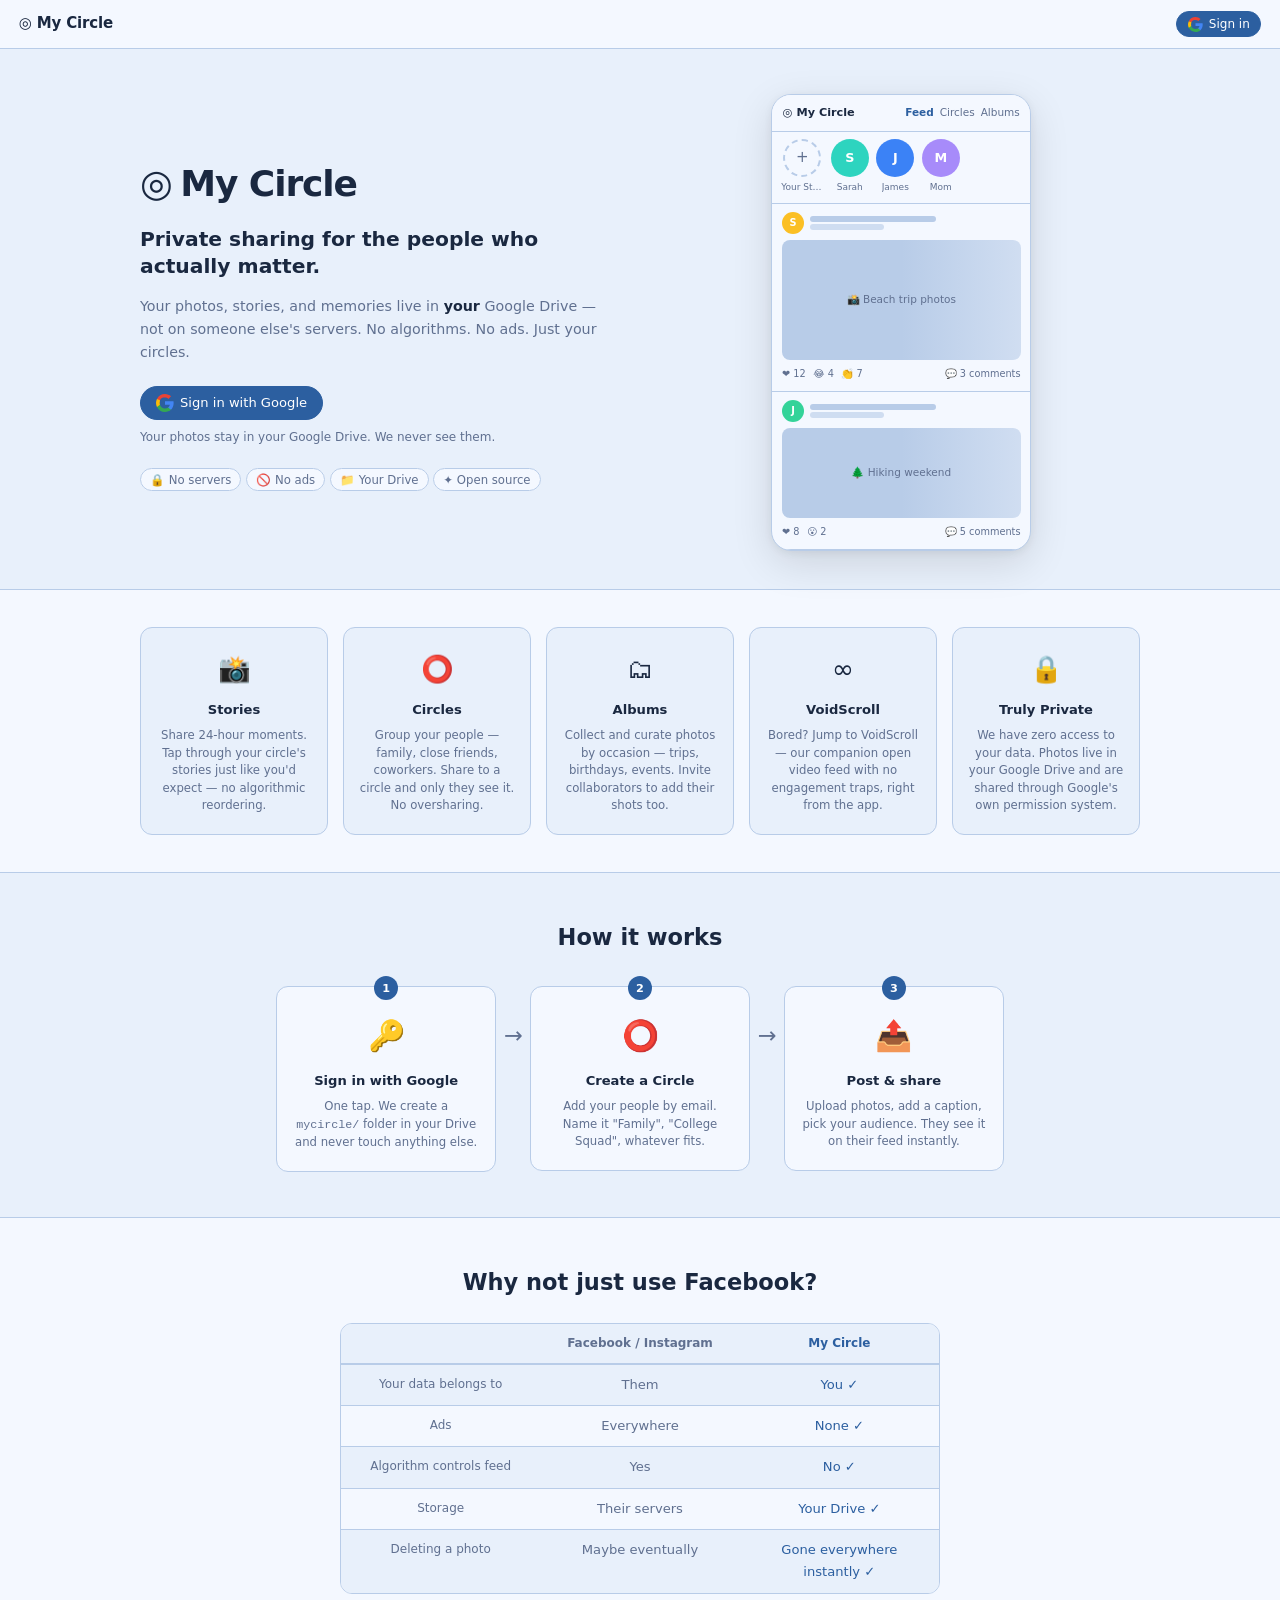
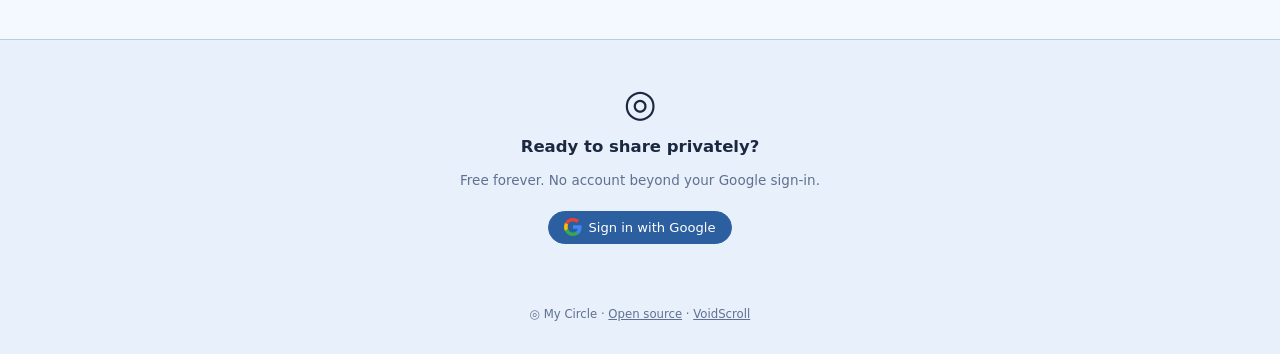
==== index.html @ 1691bad2 "Comprehensive security hardening pass - Add _sanitizeMediaUrl() to block javascript:/data: protocol " ====
<!DOCTYPE html>
<html lang="en" data-theme="soft" data-color="slate">
<head>
  <meta charset="UTF-8" />
  <meta name="viewport" content="width=device-width, initial-scale=1.0, viewport-fit=cover" />
  <title>My Circle</title>
  <meta name="description" content="Private photo &amp; file sharing. Everything lives in your Google Drive — no servers, no ads, no middleman." />
  <meta property="og:type"        content="website" />
  <meta property="og:title"       content="My Circle" />
  <meta property="og:description" content="Private photo &amp; file sharing. Everything lives in your Google Drive — no servers, no ads, no middleman." />
  <meta name="twitter:card"       content="summary" />
  <meta name="twitter:title"      content="My Circle" />
  <meta name="twitter:description" content="Private photo &amp; file sharing. Everything lives in your Google Drive." />
  <!-- PWA / iOS home screen -->
  <meta name="mobile-web-app-capable" content="yes" />
  <meta name="apple-mobile-web-app-capable" content="yes" />
  <meta name="apple-mobile-web-app-status-bar-style" content="black-translucent" />
  <meta name="apple-mobile-web-app-title" content="My Circle" />
  <link rel="apple-touch-icon" href="data:image/svg+xml,<svg xmlns='http://www.w3.org/2000/svg' viewBox='0 0 100 100'><rect width='100' height='100' rx='20' fill='%23e2eef5'/><text y='.9em' font-size='75' x='12'>◎</text></svg>" />
  <link rel="icon" href="data:image/svg+xml,<svg xmlns='http://www.w3.org/2000/svg' viewBox='0 0 100 100'><text y='.9em' font-size='90'>◎</text></svg>" />
  <link rel="manifest" href="manifest.json" />
  <meta name="theme-color" content="#e2eef5" />
  <meta http-equiv="Content-Security-Policy"
    content="default-src 'self';
             script-src 'self' https://apis.google.com https://accounts.google.com;
             style-src  'self' https://fonts.googleapis.com 'unsafe-inline';
             font-src   'self' https://fonts.gstatic.com;
             img-src    'self' data: blob: https://*.googleusercontent.com https://drive.google.com;
             media-src  'self' data: blob: https://drive.google.com https://*.archive.org https://archive.org;
             connect-src 'self' https://www.googleapis.com https://accounts.google.com https://raw.githubusercontent.com;
             frame-src  https://accounts.google.com https://voidscroll.org;">
  <link rel="preconnect" href="https://fonts.googleapis.com" />
  <link rel="preconnect" href="https://fonts.gstatic.com" crossorigin />
  <link href="https://fonts.googleapis.com/css2?family=Inter:wght@400;500;600&family=JetBrains+Mono:wght@400;600&family=Playfair+Display:wght@700&display=swap" rel="stylesheet" />
  <link rel="stylesheet" href="css/styles.css" />
  <meta name="referrer" content="strict-origin-when-cross-origin" />
  <meta http-equiv="Permissions-Policy" content="camera=(), microphone=(), geolocation=()" />
  <script>
    // Apply cached theme immediately to prevent flash of wrong theme
    try{var _v=['minimal','brutalist','soft','editorial'],_c=['paper','midnight','forest','coral','slate'];
    var t=localStorage.getItem('mc_theme'),c=localStorage.getItem('mc_color');
    if(t&&_v.indexOf(t)!==-1)document.documentElement.setAttribute('data-theme',t);
    if(c&&_c.indexOf(c)!==-1)document.documentElement.setAttribute('data-color',c);}catch(e){}
  </script>
</head>
<body>

  <!-- AUTH / LANDING SCREEN -->
  <div id="auth-screen" class="screen active">

    <!-- Sticky mini nav -->
    <header class="auth-nav">
      <span class="auth-nav-brand">◎ My Circle</span>
      <div class="auth-nav-actions">
        <button id="sign-in-btn" class="btn btn-primary btn-sm auth-signin-btn">
          <svg width="15" height="15" viewBox="0 0 18 18" fill="none" style="flex-shrink:0">
            <path d="M17.64 9.2c0-.637-.057-1.251-.164-1.84H9v3.481h4.844c-.209 1.125-.843 2.078-1.796 2.717v2.258h2.908C16.658 14.013 17.64 11.706 17.64 9.2z" fill="#4285F4"/>
            <path d="M9 18c2.43 0 4.467-.806 5.956-2.18l-2.908-2.259c-.806.54-1.837.86-3.048.86-2.344 0-4.328-1.584-5.036-3.711H.957v2.332A8.997 8.997 0 0 0 9 18z" fill="#34A853"/>
            <path d="M3.964 10.71A5.41 5.41 0 0 1 3.682 9c0-.593.102-1.17.282-1.71V4.958H.957A8.996 8.996 0 0 0 0 9c0 1.452.348 2.827.957 4.042l3.007-2.332z" fill="#FBBC05"/>
            <path d="M9 3.58c1.321 0 2.508.454 3.44 1.345l2.582-2.58C13.463.891 11.426 0 9 0A8.997 8.997 0 0 0 .957 4.958L3.964 6.29C4.672 4.163 6.656 3.58 9 3.58z" fill="#EA4335"/>
          </svg>
          Sign in
        </button>
        <button id="demo-btn" class="btn btn-ghost btn-sm" hidden>Try Demo</button>
      </div>
    </header>

    <!-- Hero -->
    <section class="auth-hero">
      <div class="auth-hero-inner">

        <!-- Left: text + CTA -->
        <div class="auth-hero-text">
          <div class="auth-hero-brand">
            <span class="auth-hero-mark">◎</span>
            <h1 class="auth-hero-name">My Circle</h1>
          </div>
          <p class="auth-hero-tagline">Private sharing for the people who actually matter.</p>
          <p class="auth-hero-sub">Your photos, stories, and memories live in <strong>your</strong> Google Drive — not on someone else's servers. No algorithms. No ads. Just your circles.</p>
          <div class="auth-hero-cta">
            <button class="btn btn-primary btn-lg auth-hero-signin">
              <svg width="18" height="18" viewBox="0 0 18 18" fill="none" style="flex-shrink:0">
                <path d="M17.64 9.2c0-.637-.057-1.251-.164-1.84H9v3.481h4.844c-.209 1.125-.843 2.078-1.796 2.717v2.258h2.908C16.658 14.013 17.64 11.706 17.64 9.2z" fill="#4285F4"/>
                <path d="M9 18c2.43 0 4.467-.806 5.956-2.18l-2.908-2.259c-.806.54-1.837.86-3.048.86-2.344 0-4.328-1.584-5.036-3.711H.957v2.332A8.997 8.997 0 0 0 9 18z" fill="#34A853"/>
                <path d="M3.964 10.71A5.41 5.41 0 0 1 3.682 9c0-.593.102-1.17.282-1.71V4.958H.957A8.996 8.996 0 0 0 0 9c0 1.452.348 2.827.957 4.042l3.007-2.332z" fill="#FBBC05"/>
                <path d="M9 3.58c1.321 0 2.508.454 3.44 1.345l2.582-2.58C13.463.891 11.426 0 9 0A8.997 8.997 0 0 0 .957 4.958L3.964 6.29C4.672 4.163 6.656 3.58 9 3.58z" fill="#EA4335"/>
              </svg>
              Sign in with Google
            </button>
            <p class="auth-hero-note" id="auth-note">Free. No account required beyond your Google sign-in.</p>
          </div>
          <div class="auth-trust-pills">
            <span class="trust-pill">🔒 No servers</span>
            <span class="trust-pill">🚫 No ads</span>
            <span class="trust-pill">📁 Your Drive</span>
            <span class="trust-pill">✦ Open source</span>
          </div>
        </div>

        <!-- Right: mock app preview -->
        <div class="auth-hero-preview" aria-hidden="true">
          <div class="mock-phone">
            <div class="mock-topbar">
              <span class="mock-brand">◎ My Circle</span>
              <span class="mock-nav-dots">
                <span>Feed</span><span>Circles</span><span>Albums</span>
              </span>
            </div>
            <!-- Mock stories row -->
            <div class="mock-stories">
              <div class="mock-story-item">
                <div class="mock-story-ring mock-story-ring--add">+</div>
                <span class="mock-story-label">Your Story</span>
              </div>
              <div class="mock-story-item">
                <div class="mock-story-ring" style="--sc:#2dd4bf">S</div>
                <span class="mock-story-label">Sarah</span>
              </div>
              <div class="mock-story-item">
                <div class="mock-story-ring" style="--sc:#3b82f6">J</div>
                <span class="mock-story-label">James</span>
              </div>
              <div class="mock-story-item">
                <div class="mock-story-ring" style="--sc:#a78bfa">M</div>
                <span class="mock-story-label">Mom</span>
              </div>
            </div>
            <!-- Mock post card 1 -->
            <div class="mock-post">
              <div class="mock-post-header">
                <div class="mock-avatar" style="background:#fbbf24">S</div>
                <div class="mock-post-meta">
                  <div class="mock-skel mock-skel--name"></div>
                  <div class="mock-skel mock-skel--time"></div>
                </div>
              </div>
              <div class="mock-post-img mock-shimmer">
                <span class="mock-post-img-label">📸 Beach trip photos</span>
              </div>
              <div class="mock-post-actions">
                <span class="mock-react">❤️ 12</span>
                <span class="mock-react">😂 4</span>
                <span class="mock-react">👏 7</span>
                <span class="mock-comment">💬 3 comments</span>
              </div>
            </div>
            <!-- Mock post card 2 -->
            <div class="mock-post">
              <div class="mock-post-header">
                <div class="mock-avatar" style="background:#34d399">J</div>
                <div class="mock-post-meta">
                  <div class="mock-skel mock-skel--name"></div>
                  <div class="mock-skel mock-skel--time"></div>
                </div>
              </div>
              <div class="mock-post-img mock-shimmer" style="height:90px">
                <span class="mock-post-img-label">🌲 Hiking weekend</span>
              </div>
              <div class="mock-post-actions">
                <span class="mock-react">❤️ 8</span>
                <span class="mock-react">😮 2</span>
                <span class="mock-comment">💬 5 comments</span>
              </div>
            </div>
          </div>
        </div>
      </div>
    </section>

    <!-- Feature tiles -->
    <section class="auth-features">
      <div class="auth-features-inner">
        <div class="auth-feature-tile">
          <span class="af-icon">📸</span>
          <h3 class="af-title">Stories</h3>
          <p class="af-desc">Share 24-hour moments. Tap through your circle's stories just like you'd expect — no algorithmic reordering.</p>
        </div>
        <div class="auth-feature-tile">
          <span class="af-icon">⭕</span>
          <h3 class="af-title">Circles</h3>
          <p class="af-desc">Group your people — family, close friends, coworkers. Share to a circle and only they see it. No oversharing.</p>
        </div>
        <div class="auth-feature-tile">
          <span class="af-icon">🗂</span>
          <h3 class="af-title">Albums</h3>
          <p class="af-desc">Collect and curate photos by occasion — trips, birthdays, events. Invite collaborators to add their shots too.</p>
        </div>
        <div class="auth-feature-tile">
          <span class="af-icon">∞</span>
          <h3 class="af-title">VoidScroll</h3>
          <p class="af-desc">Bored? Jump to VoidScroll — our companion open video feed with no engagement traps, right from the app.</p>
        </div>
        <div class="auth-feature-tile">
          <span class="af-icon">🔒</span>
          <h3 class="af-title">Truly Private</h3>
          <p class="af-desc">We have zero access to your data. Photos live in your Google Drive and are shared through Google's own permission system.</p>
        </div>
      </div>
    </section>

    <!-- How it works -->
    <section class="auth-how">
      <h2 class="auth-section-title">How it works</h2>
      <div class="auth-steps">
        <div class="auth-step">
          <div class="auth-step-num">1</div>
          <div class="auth-step-icon">🔑</div>
          <h3>Sign in with Google</h3>
          <p>One tap. We create a <code>mycircle/</code> folder in your Drive and never touch anything else.</p>
        </div>
        <div class="auth-step-arrow">→</div>
        <div class="auth-step">
          <div class="auth-step-num">2</div>
          <div class="auth-step-icon">⭕</div>
          <h3>Create a Circle</h3>
          <p>Add your people by email. Name it "Family", "College Squad", whatever fits.</p>
        </div>
        <div class="auth-step-arrow">→</div>
        <div class="auth-step">
          <div class="auth-step-num">3</div>
          <div class="auth-step-icon">📤</div>
          <h3>Post &amp; share</h3>
          <p>Upload photos, add a caption, pick your audience. They see it on their feed instantly.</p>
        </div>
      </div>
    </section>

    <!-- Why different -->
    <section class="auth-why">
      <h2 class="auth-section-title">Why not just use Facebook?</h2>
      <div class="auth-compare">
        <div class="auth-compare-table">
          <div class="act-head">
            <div></div>
            <div class="act-col-them">Facebook / Instagram</div>
            <div class="act-col-us">My Circle</div>
          </div>
          <div class="act-row">
            <div class="act-feature">Your data belongs to</div>
            <div class="act-them">Them</div>
            <div class="act-us">You ✓</div>
          </div>
          <div class="act-row">
            <div class="act-feature">Ads</div>
            <div class="act-them">Everywhere</div>
            <div class="act-us">None ✓</div>
          </div>
          <div class="act-row">
            <div class="act-feature">Algorithm controls feed</div>
            <div class="act-them">Yes</div>
            <div class="act-us">No ✓</div>
          </div>
          <div class="act-row">
            <div class="act-feature">Storage</div>
            <div class="act-them">Their servers</div>
            <div class="act-us">Your Drive ✓</div>
          </div>
          <div class="act-row">
            <div class="act-feature">Deleting a photo</div>
            <div class="act-them">Maybe eventually</div>
            <div class="act-us">Gone everywhere instantly ✓</div>
          </div>
        </div>
      </div>
    </section>

    <!-- Final CTA -->
    <section class="auth-final-cta">
      <div class="auth-hero-brand" style="justify-content:center">
        <span class="auth-hero-mark" style="font-size:2.5rem">◎</span>
      </div>
      <p style="font-size:1.1rem;font-weight:600;margin:.5rem 0">Ready to share privately?</p>
      <p style="color:var(--muted);font-size:.9rem;margin-bottom:1.25rem">Free forever. No account beyond your Google sign-in.</p>
      <button class="btn btn-primary btn-lg auth-final-signin">
        <svg width="18" height="18" viewBox="0 0 18 18" fill="none" style="flex-shrink:0">
          <path d="M17.64 9.2c0-.637-.057-1.251-.164-1.84H9v3.481h4.844c-.209 1.125-.843 2.078-1.796 2.717v2.258h2.908C16.658 14.013 17.64 11.706 17.64 9.2z" fill="#4285F4"/>
          <path d="M9 18c2.43 0 4.467-.806 5.956-2.18l-2.908-2.259c-.806.54-1.837.86-3.048.86-2.344 0-4.328-1.584-5.036-3.711H.957v2.332A8.997 8.997 0 0 0 9 18z" fill="#34A853"/>
          <path d="M3.964 10.71A5.41 5.41 0 0 1 3.682 9c0-.593.102-1.17.282-1.71V4.958H.957A8.996 8.996 0 0 0 0 9c0 1.452.348 2.827.957 4.042l3.007-2.332z" fill="#FBBC05"/>
          <path d="M9 3.58c1.321 0 2.508.454 3.44 1.345l2.582-2.58C13.463.891 11.426 0 9 0A8.997 8.997 0 0 0 .957 4.958L3.964 6.29C4.672 4.163 6.656 3.58 9 3.58z" fill="#EA4335"/>
        </svg>
        Sign in with Google
      </button>
    </section>

    <!-- Owner setup (collapsed) -->
    <div class="auth-setup-wrap">
      <details id="setup-section" class="auth-setup" hidden>
        <summary class="auth-setup-toggle">Site owner setup</summary>
        <div class="auth-setup-body">
          <p>Paste your <strong>OAuth 2.0 Client ID</strong> from <a href="https://console.cloud.google.com/" target="_blank" rel="noopener" class="link">Google Cloud Console</a>.</p>
          <ol class="setup-steps">
            <li>Create a project &amp; enable the <strong>Google Drive API</strong></li>
            <li><strong>APIs &amp; Services → Credentials → Create → OAuth 2.0 Client ID</strong> (Web application)</li>
            <li>Add this page's URL as an <strong>Authorised JavaScript origin</strong></li>
            <li>Copy the Client ID below</li>
          </ol>
          <div class="setup-input-row">
            <input id="client-id-input" class="input" type="text"
              placeholder="xxxx.apps.googleusercontent.com" autocomplete="off" spellcheck="false" />
            <button id="save-client-id-btn" class="btn btn-primary btn-sm">Save</button>
          </div>
          <p id="setup-status" class="auth-note" style="margin-top:.5rem"></p>
          <button id="clear-client-id-btn" class="btn btn-ghost btn-sm" style="margin-top:.25rem;display:none">
            Remove saved Client ID
          </button>
        </div>
      </details>
      <p class="auth-footer-note">◎ My Circle · <a href="https://github.com/phil08533/TimeLine" target="_blank" rel="noopener" class="link">Open source</a> · <a href="https://voidscroll.org" target="_blank" rel="noopener" class="link">VoidScroll</a></p>
    </div>

  </div>

  <!-- APP SHELL -->
  <div id="app-shell" class="screen">

    <div id="demo-banner" class="demo-banner" hidden>
      Demo mode — your data is stored locally in this browser, not in Google Drive.
      <a href="#" id="demo-sign-in-link" class="link">Sign in with Google</a> to sync for real.
    </div>

    <header class="topbar">
      <a href="#feed" class="topbar-brand">
        <span class="brand-mark-sm">◎</span>
        <span class="brand-name-sm">My Circle</span>
      </a>
      <nav class="topbar-nav" id="topbar-nav">
        <a href="#feed"        class="nav-link" data-page="feed">Feed</a>
        <a href="#circles"     class="nav-link" data-page="circles">Circles</a>
        <a href="#collections" class="nav-link" data-page="collections">Albums</a>
        <a href="#friends"     class="nav-link" data-page="friends">Friends</a>
      </nav>
      <div class="topbar-right">
        <button id="voidscroll-btn" class="voidscroll-link" title="VoidScroll" aria-label="Open VoidScroll">
          <span class="voidscroll-icon">∞</span>
        </button>
        <button id="notif-btn" class="notif-bell" title="Notifications" aria-label="Notifications">
          🔔
          <span id="notif-badge" class="notif-badge" hidden>0</span>
        </button>
        <a href="#profile" class="nav-avatar-link" data-page="profile">
          <span id="nav-avatar" class="nav-avatar">?</span>
        </a>
      </div>
      <!-- Notification panel (shown on bell click) -->
      <div id="notif-panel" class="notif-panel" hidden></div>
    </header>

    <!-- VoidScroll slide-down banner (animates in on ∞ press) -->
    <div id="voidscroll-banner" class="voidscroll-banner" hidden>
      <span class="voidscroll-banner-icon">∞</span>
      <span class="voidscroll-banner-text">Powered by VoidScroll</span>
    </div>

    <main id="main">

      <!-- FEED -->
      <section id="page-feed" class="page" data-page="feed">
        <div class="page-header">
          <h2>Feed</h2>
          <button class="btn btn-primary btn-sm" id="new-post-btn">+ Create Post</button>
        </div>
        <!-- Stories bar -->
        <div id="stories-bar" hidden></div>
        <div id="feed-filters" class="my-data-filters">
          <button class="filter-pill active" data-filter="all">All</button>
          <button class="filter-pill" data-filter="friends">From Friends</button>
          <button class="filter-pill" data-filter="mine">Your Posts</button>
        </div>
        <div id="feed-list"></div>
        <!-- Infinite scroll sentinel -->
        <div id="feed-sentinel" hidden></div>
        <div id="feed-empty" class="empty-state" hidden>
          <p>Your feed is empty. Create a post or add friends to see their shares here.</p>
        </div>
      </section>

      <!-- MY DATA -->
      <section id="page-my-data" class="page" data-page="my-data" hidden>
        <div class="page-header">
          <h2>My Data</h2>
          <button class="btn btn-primary btn-sm" id="my-data-upload-btn">+ Upload</button>
        </div>
        <div id="my-data-filters" class="my-data-filters">
          <button class="filter-pill active" data-filter="all">All</button>
          <button class="filter-pill" data-filter="images">Images</button>
          <button class="filter-pill" data-filter="videos">Videos</button>
          <button class="filter-pill" data-filter="documents">Documents</button>
          <button class="filter-pill filter-pill--locked" data-filter="hidden" title="PIN protected">👁 Hidden</button>
        </div>
        <div id="my-data-grid" class="media-grid"></div>
        <div id="my-data-empty" class="empty-state" hidden>
          <p>No files found in your Drive.</p>
        </div>
        <div style="text-align:center;margin-top:1rem">
          <button id="my-data-load-more" class="btn btn-ghost btn-sm" hidden>Load more</button>
        </div>
      </section>

      <!-- MY CIRCLES -->
      <section id="page-circles" class="page" data-page="circles" hidden>
        <div class="page-header">
          <h2>My Circles</h2>
          <button class="btn btn-primary btn-sm" id="create-circle-btn">+ New Circle</button>
        </div>
        <div class="circles-toolbar">
          <input type="search" id="circles-search" class="input circles-search-input" placeholder="Search circles…" autocomplete="off" />
          <div class="filter-pills" id="circles-filter">
            <button class="filter-pill active" data-filter="all">All</button>
            <button class="filter-pill" data-filter="owner">Owned</button>
            <button class="filter-pill" data-filter="member">Member</button>
          </div>
        </div>
        <div id="circles-grid" class="circles-grid"></div>
        <div id="circles-empty" class="empty-state" hidden>
          <div class="empty-icon">◎</div>
          <p>No circles yet.</p>
          <p class="muted-text">Create one and invite friends to share together.</p>
          <button class="btn btn-primary btn-sm" id="circles-empty-create-btn" style="margin-top:.75rem">+ New Circle</button>
        </div>
      </section>

      <!-- CIRCLE DETAIL -->
      <section id="page-circle-detail" class="page" data-page="circle-detail" hidden>
        <div class="circle-hero" id="circle-detail-hero">
          <div class="circle-hero-top">
            <button class="btn btn-ghost btn-sm" id="back-from-circle">← Circles</button>
            <div id="circle-detail-actions" class="page-header-actions"></div>
          </div>
          <div class="circle-hero-body">
            <div class="circle-hero-icon" id="circle-detail-icon">◎</div>
            <div class="circle-hero-info">
              <h2 id="circle-detail-name"></h2>
              <p id="circle-detail-desc" class="muted-text circle-detail-desc"></p>
              <div id="circle-hero-stats" class="circle-hero-stats"></div>
            </div>
          </div>
        </div>
        <div class="circle-tabs" id="circle-tabs">
          <button class="circle-tab active" data-tab="feed">Feed</button>
          <button class="circle-tab" data-tab="members">Members</button>
        </div>
        <div id="circle-tab-feed">
          <div id="circle-detail-feed" class="feed-list"></div>
          <div id="circle-detail-empty" class="empty-state" hidden>
            <p>Nothing posted here yet. Be the first to post!</p>
          </div>
        </div>
        <div id="circle-tab-members" hidden>
          <div id="circle-members-grid" class="circle-members-grid"></div>
        </div>
      </section>

      <!-- ALBUMS (formerly Collections) -->
      <section id="page-collections" class="page" data-page="collections" hidden>
        <div class="page-header">
          <h2>Albums</h2>
          <button class="btn btn-primary btn-sm" id="create-collection-btn">+ New Album</button>
        </div>
        <div class="circles-toolbar">
          <input type="search" id="albums-search" class="input circles-search-input" placeholder="Search albums…" autocomplete="off" />
          <div class="filter-pills" id="collections-filter">
            <button class="filter-pill active" data-filter="all">All</button>
            <button class="filter-pill" data-filter="mine">Mine</button>
            <button class="filter-pill" data-filter="collab">Collab</button>
            <button class="filter-pill" data-filter="shared">Shared with me</button>
          </div>
        </div>
        <div id="collections-grid" class="albums-grid"></div>
        <div id="collections-empty" class="empty-state" hidden>
          <div class="empty-icon">📸</div>
          <p>No albums yet.</p>
          <p class="muted-text">Create an album to curate and share photos, videos, and files with friends or circles.</p>
          <button class="btn btn-primary btn-sm" id="collections-empty-create-btn" style="margin-top:.75rem">+ New Album</button>
        </div>
      </section>

      <!-- COLLECTION DETAIL -->
      <section id="page-collection-detail" class="page" data-page="collection-detail" hidden>
        <div class="album-hero" id="collection-hero">
          <div class="album-hero-cover" id="collection-hero-cover"></div>
          <div class="album-hero-overlay"></div>
          <div class="album-hero-content">
            <button class="btn btn-ghost btn-sm album-back-btn" id="back-from-collection">← Albums</button>
            <div class="album-hero-info">
              <div id="collection-tag-row" class="album-tag-row"></div>
              <h2 id="collection-detail-name"></h2>
              <p id="collection-detail-desc" class="album-desc muted-text"></p>
              <div id="collection-detail-stats" class="album-stats"></div>
            </div>
            <div id="collection-detail-actions" class="album-actions"></div>
          </div>
        </div>
        <div id="collection-contributors-bar" class="contributors-bar" hidden></div>
        <div id="collection-detail-grid" class="media-grid collection-media-grid"></div>
      </section>

      <!-- FRIENDS -->
      <section id="page-friends" class="page" data-page="friends" hidden>
        <div class="page-header">
          <h2>Friends</h2>
        </div>
        <div class="section-block">
          <h3>Add a Friend</h3>
          <div style="display:flex;flex-direction:column;gap:.4rem;max-width:480px">
            <div class="input-row">
              <input id="add-friend-email" type="email" class="input" placeholder="Their email address" required autocomplete="email" aria-label="Friend's email address" />
            </div>
            <div style="display:flex;justify-content:flex-end">
              <button id="add-friend-btn" class="btn btn-primary btn-sm">Add Friend</button>
            </div>
          </div>
        </div>
        <div class="section-block" id="friend-suggestions-block" hidden>
          <h3>People You May Know</h3>
          <div id="friend-suggestions-list" class="people-list"></div>
        </div>
        <div class="section-block">
          <h3>Friends <span id="friends-count" class="badge">0</span></h3>
          <div id="friends-list" class="people-list"></div>
          <p id="friends-empty" class="muted-text" hidden>No friends added yet.</p>
        </div>
        <div class="section-block">
          <h3>Hidden Users <span class="muted-text small">(posts hidden from your feed)</span></h3>
          <div id="hidden-users-list" class="people-list"></div>
          <p id="hidden-users-empty" class="muted-text">No users hidden.</p>
        </div>
        <div class="section-block">
          <h3>Blocked</h3>
          <div id="blocked-list" class="people-list"></div>
          <p id="blocked-empty" class="muted-text">Nobody blocked.</p>
        </div>
      </section>

      <!-- USER PROFILE (other people) -->
      <section id="page-user-profile" class="page" data-page="user-profile" hidden>
        <div class="page-header">
          <button class="btn btn-ghost btn-sm" id="back-from-user-profile">← Back</button>
          <h2 id="user-profile-name">Profile</h2>
          <div id="user-profile-actions" class="page-header-actions"></div>
        </div>
        <div class="profile-card" id="user-profile-card">
          <div id="user-profile-avatar" class="avatar-xl">?</div>
          <div class="profile-info">
            <h3 id="user-profile-display-name">—</h3>
            <p id="user-profile-email" class="muted-text"></p>
            <p id="user-profile-bio"></p>
          </div>
        </div>
        <div id="user-profile-stats" class="profile-stats-row"></div>
        <div class="section-block" id="user-profile-posts-section">
          <h3>Posts</h3>
          <div id="user-profile-posts-grid" class="feed-list"></div>
          <p id="user-profile-posts-empty" class="muted-text" hidden>No posts shared with you yet.</p>
        </div>
      </section>

      <!-- PROFILE -->
      <section id="page-profile" class="page" data-page="profile" hidden>
        <div class="page-header">
          <h2>Profile</h2>
          <div class="page-header-actions">
            <button class="btn btn-ghost btn-sm" id="edit-profile-btn">Edit</button>
            <a href="#settings" class="btn btn-ghost btn-sm">⚙ Settings</a>
            <button id="sign-out-btn" class="btn btn-ghost btn-sm danger-btn">Sign out</button>
          </div>
        </div>
        <div class="profile-card" id="profile-view">
          <div id="profile-avatar" class="avatar-xl">?</div>
          <div class="profile-info">
            <h3 id="profile-display-name">—</h3>
            <p id="profile-handle" class="muted-text">@—</p>
            <p id="profile-bio"></p>
          </div>
        </div>
        <form id="profile-form" class="form-block" hidden>
          <div class="form-field">
            <label>Display name</label>
            <input name="displayName" class="input" type="text" />
          </div>
          <div class="form-field">
            <label>Handle <span class="muted-text">(no @)</span></label>
            <input name="handle" class="input" type="text" />
          </div>
          <div class="form-field">
            <label>Bio</label>
            <textarea name="bio" class="input" rows="3"></textarea>
          </div>
          <div class="form-actions">
            <button type="submit" class="btn btn-primary btn-sm">Save</button>
            <button type="button" class="btn btn-ghost btn-sm" id="cancel-profile-btn">Cancel</button>
          </div>
        </form>
        <div id="profile-posts-section" class="section-block">
          <h3>Your Posts</h3>
          <div id="profile-posts-grid" class="feed-list"></div>
          <p id="profile-posts-empty" class="muted-text" hidden>No posts yet. Create one from the feed!</p>
        </div>
      </section>

      <!-- SETTINGS -->
      <section id="page-settings" class="page" data-page="settings" hidden>
        <div class="page-header">
          <h2>Settings</h2>
        </div>

        <div class="section-block">
          <h3>Visual Theme</h3>
          <div class="theme-row" id="visual-theme-row">
            <button class="theme-pill" data-vtheme="minimal">Minimal</button>
            <button class="theme-pill" data-vtheme="brutalist">Brutalist</button>
            <button class="theme-pill active" data-vtheme="soft">Soft</button>
            <button class="theme-pill" data-vtheme="editorial">Editorial</button>
          </div>
        </div>

        <div class="section-block">
          <h3>Color</h3>
          <div class="color-row" id="color-theme-row">
            <button class="color-dot"        data-ctheme="paper"    title="Paper"    style="--dot-bg:#f8f8f5;--dot-border:#bbb"></button>
            <button class="color-dot"        data-ctheme="midnight" title="Midnight" style="--dot-bg:#0f0f0f;--dot-border:#333"></button>
            <button class="color-dot"        data-ctheme="forest"   title="Forest"   style="--dot-bg:#1a2e1a;--dot-border:#4a7c59"></button>
            <button class="color-dot"        data-ctheme="coral"    title="Coral"    style="--dot-bg:#fff5f2;--dot-border:#e74c3c"></button>
            <button class="color-dot active" data-ctheme="slate"    title="Slate"    style="--dot-bg:#e8f0fb;--dot-border:#4a90d9"></button>
          </div>
          <p id="color-theme-label" class="muted-text small">Paper</p>
        </div>

        <div class="section-block">
          <h3>Sharing Defaults</h3>
          <div class="setting-row">
            <label>Default sharing</label>
            <select id="default-sharing" class="select-sm">
              <option value="friends">Friends only</option>
              <option value="circles">Circles only</option>
              <option value="everyone">Anyone with link</option>
            </select>
          </div>
          <div class="setting-row">
            <label>Allow copying my files</label>
            <select id="allow-copying" class="select-sm">
              <option value="friends">Friends only</option>
              <option value="circles">Circle members</option>
              <option value="everyone">Anyone</option>
              <option value="nobody">Nobody</option>
            </select>
          </div>
        </div>

        <div class="section-block">
          <h3>Storage</h3>
          <div class="storage-wrap">
            <div class="storage-bar-track">
              <div id="storage-bar-fill" class="storage-bar-fill"></div>
            </div>
            <p id="storage-label" class="muted-text small">Loading…</p>
          </div>
          <div id="large-files-list"></div>
        </div>

        <div class="section-block">
          <h3>About</h3>
          <p class="muted-text">My Circle — MIT licensed. <a href="#about" class="link">Learn more →</a></p>
        </div>
      </section>

      <!-- VOIDSCROLL NATIVE PAGE (built by JS) -->
      <section id="page-voidscroll" class="page page-voidscroll" data-page="voidscroll" hidden></section>

      <section id="page-about" class="page" data-page="about" hidden>
        <div class="page-header">
          <a href="#settings" class="btn btn-ghost btn-sm">← Settings</a>
          <h2>About</h2>
        </div>
        <div class="prose">
          <h3>You own your data.</h3>
          <p>My Circle is a private photo &amp; file sharing app with no backend. Every photo, file, and circle you create lives exclusively in <em>your</em> Google Drive — not on our servers, not in our database, not accessible to us.</p>
          <p>When you share something with a circle, you're sharing a Drive folder directly with those people via Google's own permission system. When they view it, they're reading from your Drive. Delete it, and it's gone everywhere.</p>
          <h3>How it works</h3>
          <ul>
            <li>Circles and collections are folders in your Drive under <code>mycircle/</code></li>
            <li>Sharing = Google Drive's native share permissions — no middleman</li>
            <li>Comments use the Google Drive Comments API, stored on the file itself</li>
            <li>Likes are a <code>reactions.json</code> file inside each collection folder</li>
            <li>Your friend list lives in <code>mycircle/contacts/friends.json</code> — readable only by you</li>
          </ul>
          <h3>Privacy</h3>
          <p>We request the <code>drive</code> scope to read and write files in your Drive. We only touch files inside the <code>mycircle/</code> folder we create for you. OAuth tokens are stored in <code>sessionStorage</code> only — they are cleared when you close the tab. No telemetry, no analytics, no tracking of any kind. <a href="privacy.html" target="_blank" rel="noopener" class="link">Full Privacy Policy →</a></p>
          <h3>License</h3>
          <p>MIT License — free to use, modify, and self-host. <a href="https://github.com/phil08533/TimeLine" target="_blank" rel="noopener" class="link">View source on GitHub →</a></p>
        </div>
      </section>

    </main>
  </div>

  <!-- MODAL -->
  <div id="modal-overlay" class="modal-overlay" hidden>
    <div id="modal-box" class="modal-box" role="dialog" aria-modal="true">
      <button id="modal-close" class="modal-close-btn">✕</button>
      <div id="modal-content"></div>
    </div>
  </div>

  <!-- LIGHTBOX -->
  <div id="lightbox" class="lightbox" hidden>
    <div class="lightbox-backdrop" id="lightbox-backdrop"></div>
    <div class="lightbox-inner">
      <button class="lightbox-close" id="lightbox-close">✕</button>
      <button class="lightbox-nav-btn lightbox-nav-btn--prev" id="lightbox-prev" hidden aria-label="Previous">‹</button>
      <button class="lightbox-nav-btn lightbox-nav-btn--next" id="lightbox-next" hidden aria-label="Next">›</button>
      <div class="lightbox-counter" id="lightbox-counter" hidden></div>
      <img id="lightbox-img" src="" alt="" />
      <div class="lightbox-meta">
        <div id="lightbox-reactions" class="reactions-bar"></div>
        <div id="lightbox-comments" class="comments-area"></div>
        <form id="lightbox-comment-form" class="comment-form">
          <input id="lightbox-comment-input" class="input" placeholder="Add a comment…" />
          <button type="submit" class="btn btn-primary btn-sm">Post</button>
        </form>
      </div>
    </div>
  </div>

  <!-- TOAST -->
  <div id="toast-container" aria-live="polite" aria-atomic="false"></div>

  <!-- LOADING -->
  <div id="loading-overlay" hidden role="status" aria-label="Loading">
    <div class="spinner"></div>
  </div>

  <script src="config.example.js" defer></script>
  <script src="config.js" defer onerror="/* demo mode */"></script>
  <script src="https://apis.google.com/js/api.js" async defer></script>
  <script src="https://accounts.google.com/gsi/client" async defer></script>
  <script src="js/utils.js" defer></script>
  <script src="js/auth.js" defer></script>
  <script src="js/drive.js" defer></script>
  <script src="js/data.js" defer></script>
  <script src="js/theme.js" defer></script>
  <script src="js/ui.js" defer></script>
  <script>
    if ('serviceWorker' in navigator) {
      navigator.serviceWorker.register('sw.js').catch(() => {});
    }
  </script>
</body>
</html>
---- css/styles.css ----
/* ============================================================
   My Circle — styles.css
   Theme system: [data-theme] × [data-color] on <html>
   Visual themes: minimal | brutalist | soft | editorial
   Color themes:  paper | midnight | forest | coral | slate
   ============================================================ */

/* ── Reset ── */
*, *::before, *::after { box-sizing: border-box; margin: 0; padding: 0; }
img, video { max-width: 100%; display: block; }
button { cursor: pointer; font-family: inherit; }
a { color: inherit; text-decoration: none; }
[hidden] { display: none !important; }

/* ── Base color variables (paper default) ── */
:root {
  --bg:       #f8f8f5;
  --surface:  #ffffff;
  --border:   #d4d4cc;
  --text:     #1a1a18;
  --muted:    #767672;
  --accent:   #1a1a18;
  --accent-fg:#ffffff;
  --danger:   #c0392b;
  --radius:   6px;
  --shadow:   0 1px 4px rgba(0,0,0,.08);
}

[data-color="midnight"] {
  --bg:       #0f0f0f;
  --surface:  #1c1c1c;
  --border:   #333333;
  --text:     #e8e8e2;
  --muted:    #888882;
  --accent:   #e8e8e2;
  --accent-fg:#0f0f0f;
}

[data-color="forest"] {
  --bg:       #111e11;
  --surface:  #1a2e1a;
  --border:   #2e4a2e;
  --text:     #c8e6c8;
  --muted:    #7aaa7a;
  --accent:   #a8d5a2;
  --accent-fg:#111e11;
}

[data-color="coral"] {
  --bg:       #fff5f2;
  --surface:  #ffffff;
  --border:   #f5c6bc;
  --text:     #2d1010;
  --muted:    #a0706a;
  --accent:   #c0392b;
  --accent-fg:#ffffff;
}

[data-color="slate"] {
  --bg:       #e8f0fb;
  --surface:  #f4f8ff;
  --border:   #b8cce8;
  --text:     #1a2840;
  --muted:    #607090;
  --accent:   #2c5fa0;
  --accent-fg:#ffffff;
}

/* ── Visual: minimal (default) ── */
[data-theme="minimal"] {
  --font-body:    'Inter', system-ui, sans-serif;
  --font-display: 'Inter', system-ui, sans-serif;
  --font-mono:    'JetBrains Mono', monospace;
  --font-sz:      15px;
  --line-h:       1.6;
  --card-radius:  var(--radius);
  --topbar-h:     52px;
  --bw:           1px;
}

/* ── Visual: brutalist ── */
[data-theme="brutalist"] {
  --font-body:    'JetBrains Mono', monospace;
  --font-display: 'JetBrains Mono', monospace;
  --font-mono:    'JetBrains Mono', monospace;
  --font-sz:      14px;
  --line-h:       1.5;
  --card-radius:  0px;
  --topbar-h:     48px;
  --bw:           2px;
}
[data-theme="brutalist"] .card,
[data-theme="brutalist"] .input,
[data-theme="brutalist"] .btn,
[data-theme="brutalist"] .topbar { border-width: 2px; }
[data-theme="brutalist"] .btn,
[data-theme="brutalist"] .input { border-radius: 0; }
[data-theme="brutalist"] h2 { text-transform: uppercase; letter-spacing: .05em; }

/* ── Visual: soft ── */
[data-theme="soft"] {
  --font-body:    'Inter', system-ui, sans-serif;
  --font-display: 'Inter', system-ui, sans-serif;
  --font-mono:    'JetBrains Mono', monospace;
  --font-sz:      15px;
  --line-h:       1.7;
  --card-radius:  14px;
  --topbar-h:     56px;
  --bw:           1px;
  --shadow:       0 2px 14px rgba(0,0,0,.06);
}
[data-theme="soft"] .card { box-shadow: var(--shadow); border-color: transparent; }
[data-theme="soft"] .btn-primary { border-radius: 20px; }
[data-theme="soft"] .btn-ghost { border-radius: 20px; }

/* ── Visual: editorial ── */
[data-theme="editorial"] {
  --font-body:    'Inter', system-ui, sans-serif;
  --font-display: 'Playfair Display', Georgia, serif;
  --font-mono:    'JetBrains Mono', monospace;
  --font-sz:      15px;
  --line-h:       1.65;
  --card-radius:  2px;
  --topbar-h:     54px;
  --bw:           1px;
}
[data-theme="editorial"] h2,
[data-theme="editorial"] h3 { font-family: var(--font-display); }
[data-theme="editorial"] .brand-name-sm,
[data-theme="editorial"] .brand-name { font-family: var(--font-display); font-style: italic; }
[data-theme="editorial"] .topbar { border-bottom: 3px double var(--border); }

/* ── Base ── */
html {
  font-family: var(--font-body, 'Inter', sans-serif);
  font-size: var(--font-sz, 15px);
  line-height: var(--line-h, 1.6);
  color: var(--text);
  background: var(--bg);
  transition: background .25s, color .25s;
}
body { min-height: 100vh; }

/* ── Screens ── */
.screen { display: none; }
.screen.active { display: block; }

/* ── Auth landing page ── */
#auth-screen { background: var(--bg); }

/* Sticky nav */
.auth-nav {
  position: sticky; top: 0; z-index: 50;
  display: flex; align-items: center; justify-content: space-between;
  padding: .75rem 1.25rem;
  background: var(--surface);
  border-bottom: 1px solid var(--border);
}
.auth-nav-brand { font-weight: 700; font-size: 1rem; letter-spacing: -.01em; }
.auth-nav-actions { display: flex; gap: .5rem; align-items: center; }
.auth-signin-btn { display: flex; align-items: center; gap: .35rem; }

/* Hero */
.auth-hero { padding: 3rem 1.25rem 2.5rem; }
.auth-hero-inner {
  max-width: 1000px; margin: 0 auto;
  display: grid; grid-template-columns: 1fr 1fr; gap: 3rem; align-items: center;
}
.auth-hero-brand { display: flex; align-items: center; gap: .5rem; margin-bottom: .75rem; }
.auth-hero-mark { font-size: 2.5rem; line-height: 1; }
.auth-hero-name { font-size: 2.4rem; font-weight: 800; letter-spacing: -.03em; }
.auth-hero-tagline {
  font-size: 1.35rem; font-weight: 600; line-height: 1.35;
  margin-bottom: 1rem; color: var(--text);
}
.auth-hero-sub { color: var(--muted); font-size: .95rem; line-height: 1.6; margin-bottom: 1.5rem; }
.auth-hero-sub strong { color: var(--text); }
.auth-hero-cta { margin-bottom: 1.25rem; display: flex; flex-direction: column; gap: .5rem; align-items: flex-start; }
.auth-hero-signin { display: flex; align-items: center; gap: .5rem; }
.auth-hero-note { font-size: .8rem; color: var(--muted); margin: 0; }
.trust-pills { display: flex; flex-wrap: wrap; gap: .4rem; }
.trust-pill {
  font-size: .78rem; padding: .25rem .6rem;
  background: var(--surface); border: 1px solid var(--border);
  border-radius: 999px; color: var(--muted);
}

/* Mock phone preview */
.auth-hero-preview { display: flex; justify-content: center; }
.mock-phone {
  width: 260px;
  background: var(--surface);
  border: 1.5px solid var(--border);
  border-radius: 20px;
  overflow: hidden;
  box-shadow: 0 12px 40px rgba(0,0,0,.12), 0 2px 8px rgba(0,0,0,.06);
  font-size: .72rem;
}
.mock-topbar {
  display: flex; align-items: center; justify-content: space-between;
  padding: .55rem .7rem;
  background: var(--surface);
  border-bottom: 1px solid var(--border);
  font-size: .7rem;
}
.mock-brand { font-weight: 700; font-size: .75rem; }
.mock-nav-dots { display: flex; gap: .4rem; color: var(--muted); }
.mock-nav-dots span:first-child { color: var(--accent); font-weight: 600; }
.mock-stories {
  display: flex; gap: .5rem; padding: .5rem .6rem;
  overflow-x: hidden; border-bottom: 1px solid var(--border);
}
.mock-story-item { display: flex; flex-direction: column; align-items: center; gap: .2rem; }
.mock-story-ring {
  width: 38px; height: 38px; border-radius: 50%;
  background: linear-gradient(135deg, var(--sc, #2dd4bf), var(--sc, #3b82f6));
  display: flex; align-items: center; justify-content: center;
  color: #fff; font-weight: 700; font-size: .85rem;
  padding: 2.5px;
}
.mock-story-ring--add {
  background: none;
  border: 2px dashed var(--border);
  color: var(--muted); font-size: 1rem; font-weight: 400;
}
.mock-story-label { font-size: .6rem; color: var(--muted); max-width: 42px; text-align: center; overflow: hidden; text-overflow: ellipsis; white-space: nowrap; }
.mock-post { padding: .55rem .65rem; border-bottom: 1px solid var(--border); }
.mock-post-header { display: flex; align-items: center; gap: .4rem; margin-bottom: .4rem; }
.mock-avatar {
  width: 22px; height: 22px; border-radius: 50%;
  display: flex; align-items: center; justify-content: center;
  font-size: .65rem; font-weight: 700; color: #fff; flex-shrink: 0;
}
.mock-post-meta { flex: 1; display: flex; flex-direction: column; gap: 2px; }
.mock-skel { height: 6px; background: var(--border); border-radius: 999px; }
.mock-skel--name { width: 60%; }
.mock-skel--time { width: 35%; opacity: .6; }
.mock-post-img {
  height: 120px; border-radius: 8px; margin-bottom: .4rem;
  display: flex; align-items: center; justify-content: center;
  background: var(--bg);
}
.mock-post-img-label { font-size: .7rem; color: var(--muted); }
.mock-shimmer {
  background: linear-gradient(90deg, var(--border) 25%, color-mix(in srgb, var(--border) 60%, var(--surface)) 50%, var(--border) 75%);
  background-size: 200% 100%;
  animation: shimmer 1.8s infinite;
}
@keyframes shimmer { 0% { background-position: 200% 0; } 100% { background-position: -200% 0; } }
.mock-post-actions { display: flex; gap: .5rem; color: var(--muted); font-size: .65rem; align-items: center; flex-wrap: wrap; }
.mock-react { white-space: nowrap; }
.mock-comment { margin-left: auto; }

/* Feature tiles */
.auth-features { background: var(--surface); border-top: 1px solid var(--border); border-bottom: 1px solid var(--border); padding: 2.5rem 1.25rem; }
.auth-features-inner {
  max-width: 1000px; margin: 0 auto;
  display: grid; grid-template-columns: repeat(5, 1fr); gap: 1rem;
}
.auth-feature-tile {
  padding: 1.25rem 1rem;
  background: var(--bg);
  border: 1px solid var(--border);
  border-radius: 12px;
  text-align: center;
}
.af-icon { font-size: 1.75rem; display: block; margin-bottom: .5rem; }
.af-title { font-size: .875rem; font-weight: 700; margin-bottom: .4rem; }
.af-desc { font-size: .78rem; color: var(--muted); line-height: 1.5; }

/* How it works */
.auth-how { padding: 3rem 1.25rem; text-align: center; max-width: 800px; margin: 0 auto; }
.auth-section-title { font-size: 1.5rem; font-weight: 700; margin-bottom: 2rem; }
.auth-steps { display: flex; align-items: flex-start; justify-content: center; gap: .5rem; flex-wrap: wrap; }
.auth-step {
  flex: 1; min-width: 160px; max-width: 220px;
  background: var(--surface); border: 1px solid var(--border);
  border-radius: 12px; padding: 1.25rem 1rem; text-align: center;
  position: relative;
}
.auth-step-num {
  position: absolute; top: -.75rem; left: 50%; transform: translateX(-50%);
  background: var(--accent); color: var(--accent-fg);
  width: 24px; height: 24px; border-radius: 50%;
  display: flex; align-items: center; justify-content: center;
  font-size: .75rem; font-weight: 700;
}
.auth-step-icon { font-size: 2rem; margin: .25rem 0 .6rem; display: block; }
.auth-step h3 { font-size: .875rem; font-weight: 600; margin-bottom: .4rem; }
.auth-step p { font-size: .78rem; color: var(--muted); line-height: 1.5; margin: 0; }
.auth-step-arrow { font-size: 1.5rem; color: var(--muted); margin-top: 2rem; flex-shrink: 0; }

/* Compare table */
.auth-why { padding: 3rem 1.25rem; background: var(--surface); border-top: 1px solid var(--border); border-bottom: 1px solid var(--border); text-align: center; }
.auth-why .auth-section-title { margin-bottom: 1.5rem; }
.auth-compare { display: flex; justify-content: center; }
.auth-compare-table { width: 100%; max-width: 600px; border: 1px solid var(--border); border-radius: 12px; overflow: hidden; font-size: .875rem; }
.act-head, .act-row { display: grid; grid-template-columns: 1fr 1fr 1fr; }
.act-head {
  background: var(--bg); font-weight: 600; font-size: .8rem;
  border-bottom: 2px solid var(--border);
}
.act-head > div, .act-row > div { padding: .6rem .75rem; }
.act-col-them { color: var(--muted); }
.act-col-us { color: var(--accent); }
.act-row { border-bottom: 1px solid var(--border); }
.act-row:last-child { border-bottom: none; }
.act-feature { color: var(--muted); font-size: .8rem; }
.act-them { color: var(--muted); }
.act-us { color: var(--accent); font-weight: 500; }
.act-row:nth-child(even) { background: var(--bg); }

/* Final CTA section */
.auth-final-cta { padding: 3rem 1.25rem; text-align: center; }
.auth-final-signin { display: inline-flex; align-items: center; gap: .5rem; }

/* Setup + footer */
.auth-setup-wrap { max-width: 480px; margin: 0 auto; padding: 0 1.25rem 2rem; }
.auth-footer-note { text-align: center; font-size: .78rem; color: var(--muted); margin-top: 1rem; }
.auth-footer-note .link { color: var(--muted); text-decoration: underline; }

/* Legacy compat */
.brand { display: flex; flex-direction: column; align-items: center; gap: .5rem; }
.brand-mark { font-size: 3.5rem; line-height: 1; }
.brand-name { font-size: 2.25rem; font-weight: 700; font-family: var(--font-display, inherit); }
.brand-tagline { color: var(--muted); font-size: .95rem; }
.auth-note { font-size: .8rem; color: var(--muted); }
.btn-lg { padding: .8rem 2rem; font-size: 1rem; }

/* Responsive auth layout */
@media (max-width: 720px) {
  .auth-hero-inner { grid-template-columns: 1fr; gap: 2rem; }
  .auth-hero-preview { order: -1; }
  .auth-hero { padding: 2rem 1rem 1.5rem; }
  .auth-hero-name { font-size: 1.8rem; }
  .auth-hero-tagline { font-size: 1.1rem; }
  .auth-features-inner { grid-template-columns: repeat(2, 1fr); }
  .auth-feature-tile:last-child { grid-column: 1 / -1; }
  .auth-steps { flex-direction: column; align-items: center; }
  .auth-step-arrow { transform: rotate(90deg); margin: 0; }
  .auth-compare-table { font-size: .78rem; }
}
@media (max-width: 440px) {
  .auth-features-inner { grid-template-columns: 1fr; }
  .auth-feature-tile:last-child { grid-column: auto; }
  .mock-phone { width: 220px; }
}

/* ── Demo banner ── */
.demo-banner {
  background: var(--border);
  color: var(--muted);
  font-size: .8rem;
  text-align: center;
  padding: .5rem 1rem;
}

/* ── Auth setup panel ── */
.auth-setup {
  width: 100%;
  border: 1px solid var(--border);
  border-radius: var(--radius, 8px);
  font-size: .875rem;
}
.auth-setup-toggle {
  padding: .6rem .85rem;
  cursor: pointer;
  color: var(--muted);
  list-style: none;
  user-select: none;
}
.auth-setup-toggle::-webkit-details-marker { display: none; }
.auth-setup-toggle::before { content: '▸ '; font-size: .75rem; }
details[open] .auth-setup-toggle::before { content: '▾ '; }
.auth-setup-body {
  padding: .85rem;
  border-top: 1px solid var(--border);
  text-align: left;
  display: flex;
  flex-direction: column;
  gap: .65rem;
}
.auth-setup-body p { color: var(--muted); margin: 0; }
.setup-steps {
  margin: 0;
  padding-left: 1.4rem;
  color: var(--muted);
  display: flex;
  flex-direction: column;
  gap: .3rem;
}
.setup-steps li { line-height: 1.5; }
.setup-input-row { display: flex; gap: .5rem; }
.setup-input-row .input { flex: 1; font-size: .8rem; font-family: var(--font-mono, monospace); }

/* ── Topbar ── */
.topbar {
  position: sticky;
  top: 0;
  z-index: 100;
  height: var(--topbar-h, 52px);
  background: var(--surface);
  border-bottom: 1px solid var(--border);
  display: flex;
  align-items: center;
  padding: 0 1.25rem;
  gap: 1rem;
}
.topbar-brand { display: flex; align-items: center; gap: .4rem; font-weight: 700; }
.brand-mark-sm { font-size: 1.1rem; }
.brand-name-sm { font-size: 1rem; font-family: var(--font-display, inherit); }
.topbar-nav { display: flex; gap: .15rem; flex: 1; }
.nav-link { padding: .35rem .65rem; border-radius: var(--radius); font-size: .85rem; color: var(--muted); transition: color .15s, background .15s; }
.nav-link:hover { color: var(--text); background: var(--bg); }
.nav-link.active { color: var(--text); font-weight: 600; }
.topbar-right { margin-left: auto; display: flex; align-items: center; gap: .25rem; position: relative; }
.nav-avatar {
  width: 30px; height: 30px;
  border-radius: 50%;
  background: var(--border);
  display: flex; align-items: center; justify-content: center;
  font-size: .75rem; font-weight: 700;
  overflow: hidden;
  transition: opacity .15s;
}
.nav-avatar:hover { opacity: .8; }
.nav-avatar img { width: 100%; height: 100%; object-fit: cover; }

/* ── Main ── */
#main { max-width: 960px; margin: 0 auto; padding: 2rem 1.25rem; }

/* ── Pages ── */
.page { animation: page-in .15s ease; }
@keyframes page-in { from { opacity:0; } to { opacity:1; } }

.page-header { display: flex; align-items: center; gap: .75rem; margin-bottom: 1.5rem; }
.page-header h2 { font-size: 1.35rem; font-weight: 700; flex: 1; font-family: var(--font-display, inherit); }
.page-header-actions { display: flex; gap: .5rem; margin-left: auto; }

/* ── Section block ── */
.section-block { margin-top: 2rem; padding-top: 1.5rem; border-top: 1px solid var(--border); }
.section-block h3 { font-size: .8rem; font-weight: 700; text-transform: uppercase; letter-spacing: .07em; color: var(--muted); margin-bottom: .85rem; }

/* ── Cards ── */
.card {
  background: var(--surface);
  border: 1px solid var(--border);
  border-radius: var(--card-radius, var(--radius));
  overflow: hidden;
}
.card-body { padding: 1rem; }
.card-grid { display: grid; grid-template-columns: repeat(auto-fill, minmax(220px, 1fr)); gap: 1rem; }
.media-grid { display: grid; grid-template-columns: repeat(auto-fill, minmax(160px, 1fr)); gap: .6rem; }

/* ── Collection / circle cards ── */
.coll-card { cursor: pointer; transition: box-shadow .15s; }
.coll-card:hover { box-shadow: var(--shadow); }
.coll-thumb {
  aspect-ratio: 16/9;
  background: var(--bg);
  display: flex; align-items: center; justify-content: center;
  color: var(--border);
  font-size: 2rem;
  overflow: hidden;
}
.coll-thumb img { width: 100%; height: 100%; object-fit: cover; }
.coll-card .card-body { padding: .85rem 1rem; }
.coll-card h4 { font-size: .95rem; font-weight: 600; margin-bottom: .2rem; }
.card-meta { font-size: .78rem; color: var(--muted); display: flex; gap: .5rem; flex-wrap: wrap; }

/* ── Post modal ── */
.post-dropzone {
  border: 2px dashed var(--border);
  border-radius: var(--radius);
  padding: 1.5rem 1rem;
  text-align: center;
  cursor: pointer;
  transition: border-color .15s, background .15s;
  user-select: none;
}
.post-dropzone:hover,
.post-dropzone:focus,
.post-dropzone.dropzone--over {
  border-color: var(--accent);
  background: color-mix(in srgb, var(--accent) 6%, transparent);
  outline: none;
}
.post-dropzone-inner { display: flex; flex-direction: column; align-items: center; gap: .35rem; }
.post-dropzone-icon  { font-size: 1.6rem; }
.post-dropzone-inner > span { font-size: .9rem; color: var(--muted); }
.link-text { color: var(--accent); cursor: pointer; }
.post-previews {
  display: grid;
  grid-template-columns: repeat(auto-fill, minmax(80px, 1fr));
  gap: .4rem;
  margin-top: -.2rem;
}
.post-preview-item {
  aspect-ratio: 1;
  border-radius: var(--radius);
  overflow: hidden;
  border: 1px solid var(--border);
}
.post-preview-item img { width: 100%; height: 100%; object-fit: cover; display: block; }

/* Audience picker */
.audience-options { display: flex; flex-direction: column; gap: .15rem; }
.audience-option {
  display: flex;
  align-items: flex-start;
  gap: .6rem;
  padding: .5rem .6rem;
  border-radius: var(--radius);
  cursor: pointer;
  border: 1px solid transparent;
  transition: background .1s, border-color .1s;
}
.audience-option:hover { background: var(--bg); }
.audience-option:has(input:checked) { background: var(--bg); border-color: var(--accent); }
.audience-option input { margin-top: .2rem; accent-color: var(--accent); flex-shrink: 0; }
.audience-label { font-weight: 600; font-size: .92rem; }

/* Circle picker (shown when "Specific circles" is selected) */
.circle-picker {
  display: flex;
  flex-wrap: wrap;
  gap: .4rem;
  padding: .4rem .6rem .6rem 2rem;
}
.circle-check {
  display: inline-flex;
  align-items: center;
  gap: .35rem;
  font-size: .85rem;
  cursor: pointer;
  padding: .25rem .6rem;
  border-radius: 999px;
  border: 1px solid var(--border);
  background: var(--surface);
  user-select: none;
  transition: border-color .1s, background .1s;
}
.circle-check:hover { background: var(--bg); }
.circle-check:has(input:checked) { border-color: var(--accent); background: color-mix(in srgb, var(--accent) 10%, var(--surface)); }
.circle-check input { accent-color: var(--accent); }

/* ── Feed album cards ── */
#feed-list { display: flex; flex-direction: column; gap: 1.25rem; }
.feed-album-wrapper { display: flex; flex-direction: column; gap: .5rem; }
.feed-album-card {
  background: var(--surface);
  border: 1px solid var(--border);
  border-radius: var(--radius);
  overflow: hidden;
  transition: box-shadow .15s;
}
.feed-album-card:hover { box-shadow: var(--shadow); }
.feed-album-card--open { box-shadow: var(--shadow); }
.feed-album-cover {
  position: relative;
  aspect-ratio: 16/9;
  background: var(--bg);
  overflow: hidden;
}
.feed-album-cover img { width: 100%; height: 100%; object-fit: cover; display: block; }
.feed-album-count {
  position: absolute;
  bottom: .5rem; right: .6rem;
  background: rgba(0,0,0,.55);
  color: #fff;
  font-size: .75rem;
  font-weight: 600;
  padding: .2rem .5rem;
  border-radius: 999px;
}
.feed-album-meta { padding: .75rem 1rem; }
.feed-album-title { font-size: 1rem; font-weight: 600; margin-bottom: .2rem; }
.feed-album-byline { font-size: .82rem; color: var(--muted); display: flex; align-items: center; gap: .3rem; flex-wrap: wrap; }
.feed-album-sharer { font-weight: 600; color: var(--text); }
.feed-album-sharer--clickable { cursor: pointer; }
.feed-album-sharer--clickable:hover { text-decoration: underline; }
.feed-album-dot { opacity: .4; }
.feed-album-expand-hint { font-style: italic; opacity: .55; }
.feed-album-caption { font-size: .88rem; margin-top: .45rem; color: var(--text); line-height: 1.5; }
.feed-album-card--text .feed-album-meta { padding: 1rem; }
.feed-album-card--text .feed-album-caption { font-size: 1rem; margin-top: .3rem; }
.feed-album-grid {
  display: grid;
  grid-template-columns: repeat(auto-fill, minmax(140px, 1fr));
  gap: .5rem;
  padding: 0 .1rem;
}

/* ── Media items ── */
.media-item {
  aspect-ratio: 1;
  border-radius: var(--card-radius, var(--radius));
  overflow: hidden;
  background: var(--bg);
  border: 1px solid var(--border);
  cursor: pointer;
  position: relative;
}
.media-item img, .media-item video { width: 100%; height: 100%; object-fit: cover; transition: opacity .15s; }
.media-item:hover img, .media-item:hover video { opacity: .88; }
.media-overlay {
  position: absolute;
  inset: 0;
  background: linear-gradient(to top, rgba(0,0,0,.45) 0%, transparent 55%);
  opacity: 0;
  transition: opacity .2s;
  display: flex; align-items: flex-end; justify-content: space-between; padding: .5rem;
  color: #fff; font-size: .75rem;
}
.media-item:hover .media-overlay { opacity: 1; }
.media-time { opacity: .75; font-size: .7rem; }

/* ── My Data managed items (action buttons on hover) ── */
.media-item--managed { cursor: default; }
.media-item--managed img { cursor: pointer; }
.media-item-actions {
  position: absolute;
  bottom: 0; left: 0; right: 0;
  display: flex;
  justify-content: center;
  gap: .2rem;
  padding: .35rem .25rem;
  background: linear-gradient(to top, rgba(0,0,0,.65) 0%, transparent 100%);
  opacity: 0;
  transition: opacity .2s;
}
.media-item--managed:hover .media-item-actions,
.media-item--managed:focus-within .media-item-actions,
.media-item--managed.active .media-item-actions { opacity: 1; }
.mia-btn {
  border: none;
  background: rgba(255,255,255,.18);
  color: #fff;
  border-radius: 50%;
  width: 1.8rem; height: 1.8rem;
  display: flex; align-items: center; justify-content: center;
  font-size: .85rem;
  cursor: pointer;
  transition: background .15s;
  padding: 0;
  flex-shrink: 0;
}
.mia-btn:hover { background: rgba(255,255,255,.35); }
.mia-btn:disabled { opacity: .45; cursor: not-allowed; }
.mia-del:hover { background: rgba(220,38,38,.5); }

/* ── Hidden filter pill ── */
.filter-pill--locked { font-size: .78rem; }
.filter-pill--locked.active { background: #6b21a8; border-color: #7c3aed; color: #fff; }

/* ── Buttons ── */
.btn {
  display: inline-flex; align-items: center; gap: .4rem;
  padding: .45rem 1rem;
  border-radius: var(--radius);
  font-size: .875rem; font-weight: 500;
  border: 1px solid transparent;
  transition: background .15s, color .15s, opacity .15s;
  white-space: nowrap;
}
.btn-primary { background: var(--accent); color: var(--accent-fg); border-color: var(--accent); }
.btn-primary:hover { opacity: .82; }
.btn-ghost { background: transparent; color: var(--text); border-color: var(--border); }
.btn-ghost:hover { background: var(--bg); }
.btn-sm { padding: .28rem .7rem; font-size: .8rem; }
.danger-btn { color: var(--danger) !important; border-color: transparent !important; }
.danger-btn:hover { background: rgba(192,57,43,.08) !important; }

/* ── Inputs ── */
.input {
  width: 100%;
  padding: .5rem .75rem;
  border: 1px solid var(--border);
  border-radius: var(--radius);
  background: var(--surface);
  color: var(--text);
  font-size: .875rem;
  outline: none;
  transition: border-color .15s;
}
.input:focus { border-color: var(--accent); }
textarea.input { resize: vertical; min-height: 80px; }
.input-row { display: flex; gap: .5rem; }
.input-row .input { flex: 1; }
.select-sm {
  padding: .3rem .6rem;
  border: 1px solid var(--border);
  border-radius: var(--radius);
  background: var(--surface);
  color: var(--text);
  font-size: .82rem; cursor: pointer;
}

/* ── Form ── */
.form-block { display: flex; flex-direction: column; gap: 1rem; max-width: 500px; margin-bottom: 1.5rem; }
.form-field { display: flex; flex-direction: column; gap: .3rem; }
.form-field label { font-size: .8rem; font-weight: 500; color: var(--muted); }
.form-actions { display: flex; gap: .5rem; }

/* ── Profile ── */
.profile-card {
  display: flex; align-items: flex-start; gap: 1.5rem;
  padding: 1.5rem;
  background: var(--surface);
  border: 1px solid var(--border);
  border-radius: var(--card-radius, var(--radius));
  margin-bottom: 1.5rem;
}
.avatar-xl {
  width: 72px; height: 72px;
  border-radius: 50%;
  background: var(--border);
  display: flex; align-items: center; justify-content: center;
  font-size: 1.4rem; font-weight: 700;
  flex-shrink: 0; overflow: hidden;
}
.avatar-xl img { width: 100%; height: 100%; object-fit: cover; }
.profile-info { flex: 1; }
.profile-info h3 { font-size: 1.2rem; font-weight: 700; }

/* ── Members strip ── */
.members-strip { display: flex; flex-wrap: wrap; gap: .5rem; margin-bottom: 1.25rem; }
.member-chip {
  display: flex; align-items: center; gap: .35rem;
  padding: .25rem .65rem;
  background: var(--surface);
  border: 1px solid var(--border);
  border-radius: 99px;
  font-size: .8rem;
}
.chip-remove {
  background: none; border: none; padding: 0 0 0 .15rem;
  font-size: .9rem; line-height: 1; color: var(--muted);
  cursor: pointer; opacity: .6;
}
.chip-remove:hover { opacity: 1; color: var(--danger, #c0392b); }

/* ── Circles list page ── */
.circles-toolbar {
  display: flex;
  align-items: center;
  gap: .75rem;
  margin-bottom: 1.25rem;
  flex-wrap: wrap;
}
.circles-search-input {
  flex: 1;
  min-width: 160px;
  max-width: 340px;
  height: 34px;
  padding: 0 .75rem;
  font-size: .85rem;
}
.filter-pills { display: flex; gap: .35rem; flex-wrap: wrap; }
.filter-pill {
  padding: .3rem .75rem;
  border-radius: 99px;
  border: 1px solid var(--border);
  background: var(--surface);
  font-size: .8rem;
  color: var(--muted);
  cursor: pointer;
  transition: border-color .12s, background .12s, color .12s;
}
.filter-pill:hover { color: var(--text); background: var(--bg); }
.filter-pill.active { border-color: var(--accent); background: color-mix(in srgb, var(--accent) 10%, var(--surface)); color: var(--text); font-weight: 600; }

.circles-grid {
  display: grid;
  grid-template-columns: repeat(auto-fill, minmax(260px, 1fr));
  gap: 1rem;
}

/* Circle card */
.circle-card {
  background: var(--surface);
  border: 1px solid var(--border);
  border-radius: var(--card-radius, var(--radius));
  overflow: hidden;
  cursor: pointer;
  transition: box-shadow .15s, transform .15s;
  display: flex;
  flex-direction: column;
}
.circle-card:hover { box-shadow: 0 4px 18px rgba(0,0,0,.1); transform: translateY(-1px); }

.circle-card-cover {
  position: relative;
  aspect-ratio: 16/7;
  background: var(--circle-color, var(--border));
  display: flex;
  align-items: center;
  justify-content: center;
  font-size: 2.5rem;
  overflow: hidden;
}
.circle-card-cover img { width: 100%; height: 100%; object-fit: cover; position: absolute; inset: 0; }
.circle-card-cover-overlay {
  position: absolute;
  inset: 0;
  background: linear-gradient(to bottom, transparent 40%, rgba(0,0,0,.35));
}
.circle-card-badge {
  position: absolute;
  top: .5rem;
  right: .5rem;
  background: rgba(0,0,0,.45);
  color: #fff;
  font-size: .68rem;
  font-weight: 700;
  padding: .2rem .5rem;
  border-radius: 99px;
  letter-spacing: .04em;
  text-transform: uppercase;
}
.circle-card-badge--owner { background: color-mix(in srgb, var(--accent) 80%, rgba(0,0,0,.5)); }
.circle-card-mute {
  position: absolute;
  top: .5rem;
  left: .5rem;
  font-size: .85rem;
  opacity: .75;
}

.circle-card-body { padding: .9rem 1rem 1rem; flex: 1; display: flex; flex-direction: column; gap: .4rem; }
.circle-card-title { font-size: .98rem; font-weight: 700; }
.circle-card-desc { font-size: .78rem; color: var(--muted); line-height: 1.4; white-space: nowrap; overflow: hidden; text-overflow: ellipsis; }
.circle-card-meta { display: flex; gap: .75rem; align-items: center; margin-top: auto; padding-top: .45rem; }
.circle-card-avatars { display: flex; }
.circle-card-avatars .mini-avatar {
  width: 22px; height: 22px;
  border-radius: 50%;
  background: var(--border);
  border: 2px solid var(--surface);
  display: flex; align-items: center; justify-content: center;
  font-size: .62rem; font-weight: 700;
  margin-left: -6px;
  flex-shrink: 0;
}
.circle-card-avatars .mini-avatar:first-child { margin-left: 0; }
.circle-card-members-label { font-size: .75rem; color: var(--muted); }
.circle-card-activity { font-size: .72rem; color: var(--muted); margin-left: auto; }
.circle-card-edit {
  position: absolute;
  bottom: .6rem;
  right: .6rem;
  opacity: 0;
  transition: opacity .15s;
  font-size: .8rem;
  padding: .2rem .5rem;
  background: var(--surface);
  border: 1px solid var(--border);
  border-radius: var(--radius);
  color: var(--muted);
}
.circle-card:hover .circle-card-edit { opacity: 1; }

/* Empty state icon */
.empty-icon { font-size: 3rem; margin-bottom: .5rem; opacity: .3; }

/* ── Circle detail hero ── */
.circle-hero {
  margin-bottom: 0;
  padding: 1.25rem 0 0;
}
.circle-hero-top {
  display: flex;
  align-items: center;
  justify-content: space-between;
  margin-bottom: 1.25rem;
}
.circle-hero-body {
  display: flex;
  align-items: flex-start;
  gap: 1.1rem;
  padding-bottom: 1.25rem;
  border-bottom: 1px solid var(--border);
  margin-bottom: 0;
}
.circle-hero-icon {
  width: 60px; height: 60px;
  border-radius: 50%;
  display: flex; align-items: center; justify-content: center;
  font-size: 1.6rem;
  flex-shrink: 0;
  background: var(--circle-color, var(--border));
  font-weight: 700;
}
.circle-hero-info { flex: 1; min-width: 0; }
.circle-hero-info h2 { font-size: 1.35rem; font-weight: 700; margin-bottom: .25rem; font-family: var(--font-display, inherit); }
.circle-detail-desc { font-size: .85rem; }
.circle-hero-stats {
  display: flex;
  gap: 1.25rem;
  margin-top: .5rem;
  flex-wrap: wrap;
}
.circle-stat { font-size: .8rem; color: var(--muted); }
.circle-stat strong { color: var(--text); font-weight: 600; }

/* ── Circle tabs ── */
.circle-tabs {
  display: flex;
  gap: 0;
  border-bottom: 2px solid var(--border);
  margin-bottom: 1.5rem;
}
.circle-tab {
  padding: .65rem 1.1rem;
  font-size: .85rem;
  font-weight: 600;
  border: none;
  background: none;
  color: var(--muted);
  cursor: pointer;
  border-bottom: 2px solid transparent;
  margin-bottom: -2px;
  transition: color .12s, border-color .12s;
}
.circle-tab:hover { color: var(--text); }
.circle-tab.active { color: var(--text); border-bottom-color: var(--accent); }

/* ── Circle members grid ── */
.circle-members-grid {
  display: grid;
  grid-template-columns: repeat(auto-fill, minmax(200px, 1fr));
  gap: .75rem;
}
.circle-member-card {
  background: var(--surface);
  border: 1px solid var(--border);
  border-radius: var(--card-radius, var(--radius));
  padding: .85rem 1rem;
  display: flex;
  align-items: center;
  gap: .75rem;
}
.circle-member-card--clickable { cursor: pointer; transition: box-shadow .12s; }
.circle-member-card--clickable:hover { box-shadow: var(--shadow); }
.circle-member-avatar {
  width: 38px; height: 38px;
  border-radius: 50%;
  background: var(--border);
  display: flex; align-items: center; justify-content: center;
  font-size: .9rem; font-weight: 700;
  flex-shrink: 0;
  color: var(--text);
}
.circle-member-info { flex: 1; min-width: 0; }
.circle-member-name { font-size: .88rem; font-weight: 600; white-space: nowrap; overflow: hidden; text-overflow: ellipsis; }
.circle-member-email { font-size: .72rem; color: var(--muted); white-space: nowrap; overflow: hidden; text-overflow: ellipsis; }
.circle-member-role {
  font-size: .65rem;
  font-weight: 700;
  letter-spacing: .06em;
  text-transform: uppercase;
  color: var(--muted);
  padding: .15rem .4rem;
  border: 1px solid var(--border);
  border-radius: 99px;
  flex-shrink: 0;
}
.circle-member-role--owner { border-color: var(--accent); color: var(--accent); }

/* Friend suggestion pills in add-member modal */
.add-member-suggestions { display: flex; flex-wrap: wrap; gap: .35rem; }
.member-suggest-pill {
  padding: .3rem .7rem;
  border-radius: 99px;
  border: 1px solid var(--border);
  background: var(--surface);
  font-size: .8rem;
  color: var(--muted);
  cursor: pointer;
  transition: border-color .12s, background .12s, color .12s;
}
.member-suggest-pill:hover { color: var(--text); background: var(--bg); }
.member-suggest-pill.active { border-color: var(--accent); background: color-mix(in srgb, var(--accent) 10%, var(--surface)); color: var(--text); }

/* ── People list ── */
.people-list { display: flex; flex-direction: column; gap: .5rem; }
.person-row {
  display: flex; align-items: center; gap: .75rem;
  padding: .6rem .75rem;
  background: var(--surface);
  border: 1px solid var(--border);
  border-radius: var(--radius);
}
.person-info { flex: 1; }
.person-name { font-weight: 600; font-size: .9rem; }
.person-email { font-size: .78rem; color: var(--muted); }
.person-actions { display: flex; gap: .35rem; }
.avatar-sm {
  width: 34px; height: 34px;
  border-radius: 50%;
  background: var(--border);
  display: flex; align-items: center; justify-content: center;
  font-size: .8rem; font-weight: 700;
  flex-shrink: 0;
}

/* ── Badge ── */
.badge {
  display: inline-flex; align-items: center; justify-content: center;
  min-width: 18px; padding: 0 5px; height: 18px;
  background: var(--border); border-radius: 99px;
  font-size: .7rem; font-weight: 700;
}

/* ── Misc text ── */
.muted-text { color: var(--muted); font-size: .875rem; }
.small { font-size: .78rem; }
.link { color: var(--accent); text-decoration: underline; }

/* ── Empty state ── */
.empty-state {
  text-align: center; padding: 3rem 1rem;
  color: var(--muted); grid-column: 1 / -1;
}

/* ── Theme / color pickers (settings) ── */
.theme-row { display: flex; flex-wrap: wrap; gap: .5rem; }
.theme-pill {
  padding: .35rem .85rem;
  border-radius: 99px;
  border: 1px solid var(--border);
  background: var(--surface);
  color: var(--text);
  font-size: .82rem;
  transition: background .15s, color .15s, border-color .15s;
}
.theme-pill.active { background: var(--accent); color: var(--accent-fg); border-color: var(--accent); }
.theme-pill:hover { background: var(--bg); }

.color-row { display: flex; gap: .75rem; flex-wrap: wrap; align-items: center; margin-bottom: .5rem; }
.color-dot {
  width: 28px; height: 28px;
  border-radius: 50%;
  border: 2px solid var(--dot-border, #ccc);
  background: var(--dot-bg, #fff);
  cursor: pointer;
  transition: transform .15s;
}
.color-dot:hover, .color-dot.active { transform: scale(1.25); }
.color-dot.active { outline: 2px solid var(--accent); outline-offset: 2px; }

/* ── Setting row ── */
.setting-row {
  display: flex; align-items: center; justify-content: space-between;
  padding: .65rem 0; border-bottom: 1px solid var(--border); gap: 1rem;
  font-size: .9rem;
}
.setting-row:last-child { border-bottom: none; }

/* ── Storage ── */
.storage-wrap { margin-bottom: .75rem; }
.storage-bar-track {
  height: 7px;
  background: var(--bg);
  border: 1px solid var(--border);
  border-radius: 99px;
  overflow: hidden;
  margin-bottom: .4rem;
}
.storage-bar-fill { height: 100%; background: var(--accent); border-radius: 99px; width: 0%; transition: width .5s; }
.large-file-row {
  display: flex; align-items: center; justify-content: space-between;
  padding: .45rem 0; border-bottom: 1px solid var(--border);
  font-size: .8rem; color: var(--muted);
}
.large-file-row:last-child { border-bottom: none; }

/* ── Prose (about) ── */
.prose { max-width: 620px; }
.prose h3 { font-size: 1.05rem; font-weight: 700; margin: 1.5rem 0 .5rem; font-family: var(--font-display, inherit); }
.prose h3:first-child { margin-top: 0; }
.prose p { margin-bottom: .85rem; color: var(--muted); line-height: 1.7; }
.prose ul { padding-left: 1.25rem; color: var(--muted); line-height: 1.85; margin-bottom: .85rem; }
.prose code {
  font-family: var(--font-mono, monospace);
  font-size: .85em;
  background: var(--bg);
  border: 1px solid var(--border);
  border-radius: 3px; padding: .1em .35em;
}

/* ── Modal ── */
.modal-overlay {
  position: fixed; inset: 0;
  background: rgba(0,0,0,.45);
  z-index: 200;
  display: flex; align-items: center; justify-content: center;
  padding: 1rem;
  animation: fade-in .15s ease;
}
@keyframes fade-in { from { opacity:0; } to { opacity:1; } }
.modal-box {
  background: var(--surface);
  border: 1px solid var(--border);
  border-radius: var(--card-radius, var(--radius));
  padding: 1.5rem;
  max-width: 480px; width: 100%;
  position: relative;
  max-height: 90vh; overflow-y: auto;
  animation: modal-up .15s ease;
}
@keyframes modal-up { from { transform:translateY(8px); opacity:0; } to { transform:translateY(0); opacity:1; } }
.modal-box h3 { font-size: 1.05rem; font-weight: 700; margin-bottom: 1rem; }
.modal-close-btn {
  position: absolute; top: .75rem; right: .75rem;
  background: none; border: none;
  font-size: 1rem; color: var(--muted); padding: .25rem;
}
.modal-close-btn:hover { color: var(--text); }
.modal-actions { display: flex; justify-content: flex-end; gap: .5rem; margin-top: 1.25rem; }

/* ── Lightbox ── */
.lightbox {
  position: fixed; inset: 0; z-index: 300;
  display: flex; align-items: center; justify-content: center;
}
.lightbox-backdrop { position: absolute; inset: 0; background: rgba(0,0,0,.88); }
.lightbox-inner {
  position: relative; z-index: 1;
  display: flex; flex-direction: column;
  max-width: min(90vw, 780px); max-height: 95vh; width: 100%;
  overflow-y: auto;
}
.lightbox-close {
  position: absolute; top: .5rem; right: .5rem; z-index: 2;
  background: rgba(0,0,0,.55); border: none; color: #fff; font-size: 1.1rem;
  padding: .3rem .55rem; border-radius: 50%; line-height: 1; cursor: pointer;
}
#lightbox-img { max-height: 65vh; width: 100%; object-fit: contain; border-radius: var(--radius) var(--radius) 0 0; position: relative; }
.lightbox-meta {
  background: var(--surface);
  border-radius: 0 0 var(--radius) var(--radius);
  padding: .85rem 1rem;
  max-height: 260px; overflow-y: auto;
}

/* ── Reactions & comments ── */
.reactions-bar { display: flex; align-items: center; gap: .5rem; margin-bottom: .75rem; }
.react-btn {
  display: flex; align-items: center; gap: .3rem;
  padding: .28rem .65rem;
  border: 1px solid var(--border);
  border-radius: 99px;
  background: var(--bg); color: var(--text);
  font-size: .8rem; cursor: pointer;
  transition: background .15s;
}
.react-btn.liked { background: var(--accent); color: var(--accent-fg); border-color: var(--accent); }

.comments-area { display: flex; flex-direction: column; gap: .45rem; margin-bottom: .75rem; }
.comment-row { font-size: .84rem; line-height: 1.5; }
.comment-author { font-weight: 700; margin-right: .3rem; }
.comment-text { word-break: break-word; }
.comment-form { display: flex; gap: .5rem; }
.comment-form .input { flex: 1; }

/* ── Toast ── */
#toast-container {
  position: fixed; bottom: 1.25rem; right: 1.25rem;
  z-index: 400;
  display: flex; flex-direction: column; gap: .4rem;
  pointer-events: none;
}
.toast {
  padding: .6rem 1rem;
  background: var(--text); color: var(--bg);
  border-radius: var(--radius);
  font-size: .875rem;
  pointer-events: auto;
  animation: toast-in .2s ease;
  max-width: 300px;
}
.toast { display: flex; align-items: center; gap: .6rem; }
.toast-error { background: var(--danger); color: #fff; }
@keyframes toast-in { from { opacity:0; transform:translateY(6px); } to { opacity:1; transform:translateY(0); } }
.dismissing { animation: toast-out .2s ease forwards; }
@keyframes toast-out { to { opacity:0; transform:translateY(6px); } }
.toast-action-btn {
  background: none; border: 1px solid currentColor;
  color: inherit; opacity: .85;
  padding: .15rem .5rem; border-radius: var(--radius);
  font-size: .78rem; font-weight: 700; cursor: pointer;
  flex-shrink: 0; white-space: nowrap;
  transition: opacity .1s;
}
.toast-action-btn:hover { opacity: 1; }

/* ── Loading ── */
#loading-overlay {
  position: fixed; inset: 0;
  background: rgba(0,0,0,.15);
  z-index: 500;
  display: flex; align-items: center; justify-content: center;
}
.spinner {
  width: 28px; height: 28px;
  border: 3px solid var(--border);
  border-top-color: var(--accent);
  border-radius: 50%;
  animation: spin .7s linear infinite;
}
@keyframes spin { to { transform: rotate(360deg); } }

/* ── Profile stats ── */
.profile-stats-row {
  display: flex; gap: 0; flex-wrap: wrap;
  background: var(--surface);
  border: 1px solid var(--border);
  border-radius: var(--card-radius, var(--radius));
  margin-bottom: 1.5rem;
  overflow: hidden;
}
.profile-stat {
  flex: 1; min-width: 80px;
  display: flex; flex-direction: column; align-items: center; justify-content: center;
  padding: .9rem .5rem;
  border-right: 1px solid var(--border);
}
.profile-stat:last-child { border-right: none; }
.profile-stat-n { font-size: 1.3rem; font-weight: 700; line-height: 1.2; }
.profile-stat-l { font-size: .72rem; color: var(--muted); text-transform: uppercase; letter-spacing: .05em; margin-top: .1rem; }

/* ── Card edit button ── */
.card-edit-btn {
  flex-shrink: 0;
  padding: .15rem .4rem !important;
  font-size: .85rem !important;
  color: var(--muted) !important;
  border-color: transparent !important;
  opacity: 0;
  transition: opacity .15s;
}
.coll-card:hover .card-edit-btn { opacity: 1; }

/* ── My Data filter pills ── */
.my-data-filters { display: flex; gap: .4rem; flex-wrap: wrap; margin-bottom: 1rem; }
.filter-pill {
  padding: .28rem .75rem;
  border-radius: 99px;
  border: 1px solid var(--border);
  background: var(--surface);
  color: var(--muted);
  font-size: .8rem;
  transition: background .15s, color .15s, border-color .15s;
}
.filter-pill.active { background: var(--accent); color: var(--accent-fg); border-color: var(--accent); }
.filter-pill:hover:not(.active) { background: var(--bg); color: var(--text); }

/* ── My Data section heading ── */
.my-data-section-heading {
  grid-column: 1 / -1;
  font-size: .75rem; font-weight: 700; text-transform: uppercase; letter-spacing: .07em;
  color: var(--muted); padding: .75rem 0 .25rem;
  border-top: 1px solid var(--border); margin-top: .25rem;
}
.my-data-section-heading:first-child { border-top: none; margin-top: 0; }

/* ── Notification bell ── */
.notif-bell {
  position: relative;
  background: none; border: none; cursor: pointer;
  font-size: 1.1rem; padding: .25rem .35rem;
  border-radius: var(--radius);
  transition: background .15s;
  line-height: 1;
}
.notif-bell:hover { background: var(--surface); }
.notif-badge {
  position: absolute; top: -.1rem; right: -.1rem;
  background: #ef4444; color: #fff;
  font-size: .6rem; font-weight: 700;
  min-width: 1rem; height: 1rem;
  border-radius: 99px; padding: 0 .2rem;
  display: flex; align-items: center; justify-content: center;
  pointer-events: none;
}
.notif-panel {
  position: absolute; top: calc(100% + .4rem); right: .5rem;
  width: 320px; max-width: calc(100vw - 1rem);
  background: var(--card-bg, var(--surface));
  border: 1px solid var(--border);
  border-radius: var(--radius);
  box-shadow: 0 8px 24px rgba(0,0,0,.12);
  z-index: 200;
  overflow: hidden;
}
.notif-item {
  display: flex; gap: .75rem; padding: .75rem 1rem;
  border-bottom: 1px solid var(--border);
}
.notif-item:last-child { border-bottom: none; }
.notif-avatar {
  flex-shrink: 0; width: 2rem; height: 2rem;
  border-radius: 50%; background: var(--accent);
  color: var(--accent-fg); font-weight: 700;
  display: flex; align-items: center; justify-content: center;
  font-size: .85rem;
}
.notif-body { flex: 1; min-width: 0; }
.notif-title { font-size: .85rem; margin-bottom: .4rem; }
.notif-actions { display: flex; gap: .4rem; }
.notif-done { padding: .35rem 0; font-size: .82rem; color: var(--muted); }
.notif-empty { padding: .75rem 1rem; color: var(--muted); font-size: .85rem; margin: 0; }

/* ── Friend status badge ── */
.status-badge {
  display: inline-flex; align-items: center;
  font-size: .65rem; font-weight: 600; padding: .1rem .4rem;
  border-radius: 99px; vertical-align: middle;
}
.status-badge--pending { background: #fef3c7; color: #92400e; }

/* ── Circle doc chips (inside feed posts) ── */
.circle-docs-row { display: flex; flex-wrap: wrap; gap: .35rem; margin-top: .4rem; }
.circle-doc-chip {
  display: inline-flex; align-items: center; gap: .3rem;
  background: var(--surface); border: 1px solid var(--border);
  border-radius: var(--radius); padding: .2rem .5rem;
  font-size: .75rem; color: var(--text);
}
.circle-doc-chip span:last-child { max-width: 150px; overflow: hidden; text-overflow: ellipsis; white-space: nowrap; }

/* ── Post preview for docs ── */
.post-preview-doc {
  display: flex; flex-direction: column; align-items: center; justify-content: center;
  background: var(--surface); border: 1px solid var(--border);
  border-radius: var(--radius); padding: .75rem .5rem; gap: .25rem;
  font-size: 1.8rem;
}
.post-preview-name {
  font-size: .68rem; color: var(--muted);
  max-width: 80px; overflow: hidden; text-overflow: ellipsis; white-space: nowrap;
  text-align: center;
}

/* ── btn-link helper ── */
.btn-link { background: none; border: none; cursor: pointer; padding: 0; }

/* ── Profile picture avatars in friends list / notifications ── */
.notif-avatar-img {
  width: 2rem; height: 2rem;
  border-radius: 50%; object-fit: cover;
  flex-shrink: 0;
}
.avatar-sm-img {
  width: 2rem; height: 2rem;
  border-radius: 50%; object-fit: cover;
  flex-shrink: 0;
}
.person-row--clickable { cursor: pointer; }
.person-row--clickable:hover { background: var(--surface-hover, rgba(0,0,0,.04)); border-radius: var(--radius); }

/* ── Drive file manager cards ── */
.drive-file-card {
  display: flex;
  flex-direction: column;
  gap: .2rem;
  min-width: 0;
}
.drive-file-non-media-item { cursor: default !important; }
.drive-file-non-media {
  width: 100%; height: 100%;
  display: flex; align-items: center; justify-content: center;
  background: var(--surface);
}
.drive-file-icon { font-size: 2.5rem; line-height: 1; display: block; }
.drive-file-label {
  font-size: .72rem;
  white-space: nowrap;
  overflow: hidden;
  text-overflow: ellipsis;
  color: var(--text);
  padding: 0 .1rem;
  font-weight: 500;
}
.drive-file-meta {
  font-size: .68rem;
  color: var(--muted);
  padding: 0 .1rem;
  white-space: nowrap;
  overflow: hidden;
  text-overflow: ellipsis;
}
.checkbox-label { display: flex; align-items: center; gap: .4rem; font-size: .88rem; cursor: pointer; }

/* ── Post card (chat-wall feed) ── */
.post-card-wrapper { margin-bottom: 1rem; }
.post-card {
  background: var(--surface);
  border: 1px solid var(--border);
  border-radius: var(--card-radius, var(--radius));
  overflow: hidden;
}
.post-card-header {
  display: flex; align-items: center; gap: .65rem;
  padding: .75rem 1rem .5rem;
}
.post-avatar {
  width: 36px; height: 36px;
  border-radius: 50%;
  background: var(--border);
  overflow: hidden;
  flex-shrink: 0;
  display: flex; align-items: center; justify-content: center;
}
.post-avatar-img { width: 100%; height: 100%; object-fit: cover; }
.post-avatar-initials { font-size: .85rem; font-weight: 700; color: var(--text); }
.post-author-meta { display: flex; flex-direction: column; flex: 1; }
.post-author-name { font-weight: 600; font-size: .9rem; line-height: 1.2; }
.post-author-name--clickable { cursor: pointer; }
.post-author-name--clickable:hover { text-decoration: underline; }
.post-avatar--clickable { cursor: pointer; }
.post-avatar--clickable:hover { opacity: .8; }
.post-author-time { font-size: .75rem; color: var(--muted); }
/* ── Post ⋯ menu ── */
.post-menu-slot { margin-left: auto; }
.post-menu-wrap { position: relative; flex-shrink: 0; }
.post-menu-btn {
  background: none; border: none; color: var(--muted);
  font-size: 1.15rem; line-height: 1; cursor: pointer;
  padding: .15rem .45rem; border-radius: var(--radius);
  letter-spacing: .04em; transition: background .1s, color .1s;
}
.post-menu-btn:hover { background: var(--bg); color: var(--text); }
.post-menu {
  position: absolute; top: calc(100% + .3rem); right: 0;
  min-width: 160px;
  background: var(--surface);
  border: 1px solid var(--border);
  border-radius: var(--radius);
  box-shadow: 0 4px 16px rgba(0,0,0,.12);
  z-index: 50;
  overflow: hidden;
}
.post-menu-item {
  display: block; width: 100%;
  padding: .55rem .85rem;
  text-align: left; background: none; border: none;
  font-size: .85rem; color: var(--text);
  cursor: pointer; transition: background .1s;
  white-space: nowrap;
}
.post-menu-item:hover { background: var(--bg); }
.post-menu-item--danger { color: var(--danger); }
.post-menu-item--danger:hover { background: rgba(192,57,43,.06); }
.post-caption {
  padding: .4rem 1rem .5rem;
  font-size: .9rem;
  line-height: 1.55;
  color: var(--text);
}
.post-media { overflow: hidden; }
.post-media-single .post-media-item { aspect-ratio: 4/3; }
.post-media-grid2 { display: grid; grid-template-columns: 1fr 1fr; gap: 2px; }
.post-media-grid2 .post-media-item { aspect-ratio: 1; }
.post-media-grid3 { display: grid; grid-template-columns: 1fr 1fr 1fr; gap: 2px; }
.post-media-grid3 .post-media-item { aspect-ratio: 1; }
.post-media-item {
  overflow: hidden; cursor: pointer; background: var(--bg);
  position: relative;
}
.post-media-item img, .post-media-item video {
  width: 100%; height: 100%; object-fit: cover;
  transition: opacity .15s;
}
.post-media-item:hover img { opacity: .88; }
.post-media-more {
  aspect-ratio: 1;
  background: rgba(0,0,0,.55);
  color: #fff;
  display: flex; align-items: center; justify-content: center;
  font-size: 1.1rem; font-weight: 600;
  cursor: pointer;
}
.post-actions {
  display: flex; align-items: center; gap: .5rem;
  padding: .55rem 1rem .65rem;
  border-top: 1px solid var(--border);
}
.post-like-btn {
  display: inline-flex; align-items: center; gap: .3rem;
  padding: .25rem .6rem;
  border: 1px solid var(--border);
  border-radius: 99px;
  background: var(--bg); color: var(--text);
  font-size: .82rem; cursor: pointer;
  transition: background .15s, color .15s;
}
.post-like-btn.liked { background: var(--accent); color: var(--accent-fg); border-color: var(--accent); }

/* ── Profile posts grid ── */
.post-grid {
  display: grid;
  grid-template-columns: repeat(auto-fill, minmax(180px, 1fr));
  gap: .75rem;
}
.profile-post-card {
  background: var(--surface);
  border: 1px solid var(--border);
  border-radius: var(--card-radius, var(--radius));
  overflow: hidden;
}
.profile-post-thumb {
  aspect-ratio: 4/3;
  background: var(--bg);
  overflow: hidden;
  display: flex; align-items: center; justify-content: center;
  font-size: 2rem; color: var(--border);
}
.profile-post-thumb img { width: 100%; height: 100%; object-fit: cover; }
.profile-post-caption {
  padding: .5rem .75rem .25rem;
  font-size: .8rem; color: var(--muted); line-height: 1.45;
}
.profile-post-actions {
  display: flex; align-items: center; justify-content: space-between;
  padding: .35rem .75rem .5rem;
}

/* ── Stories bar ── */
#stories-bar {
  display: flex;
  gap: .75rem;
  overflow-x: auto;
  padding: .5rem 0 .75rem;
  margin-bottom: .75rem;
  -webkit-overflow-scrolling: touch;
  scrollbar-width: none;
}
#stories-bar::-webkit-scrollbar { display: none; }
.story-circle {
  display: flex;
  flex-direction: column;
  align-items: center;
  gap: .3rem;
  cursor: pointer;
  flex-shrink: 0;
}
/* Story ring wrapper — provides the gradient halo */
.story-ring {
  width: 64px; height: 64px;
  border-radius: 50%;
  padding: 3px;
  background: linear-gradient(135deg, #2dd4bf 0%, #06b6d4 50%, #3b82f6 100%);
  display: flex; align-items: center; justify-content: center;
  transition: transform .15s;
  flex-shrink: 0;
}
.story-ring--viewed {
  background: var(--border);
}
.story-ring--add {
  background: none;
  border: 2.5px dashed var(--border);
  padding: 0;
}
.story-circle:hover .story-ring { transform: scale(1.07); }
/* Badge showing story count when a person has posted multiple stories */
.story-count-badge {
  position: absolute; bottom: -2px; right: -2px;
  background: var(--accent); color: var(--accent-fg);
  font-size: .65rem; font-weight: 700;
  width: 18px; height: 18px; border-radius: 50%;
  display: flex; align-items: center; justify-content: center;
  border: 2px solid var(--surface);
  pointer-events: none;
}
.story-avatar {
  width: 100%; height: 100%;
  border-radius: 50%;
  background: var(--surface);
  display: flex; align-items: center; justify-content: center;
  font-size: 1.1rem; font-weight: 700;
  overflow: hidden;
  border: 2.5px solid var(--surface);
}
.story-avatar--add {
  border: none;
  background: var(--border);
  font-size: 1.5rem;
  color: var(--muted);
  width: 60px; height: 60px;
}
.story-avatar--viewed { border-color: var(--surface); }
.story-avatar-img { width: 100%; height: 100%; object-fit: cover; display: block; }
.story-avatar-initials { font-size: .9rem; font-weight: 700; }
.story-label {
  font-size: .7rem; color: var(--muted);
  max-width: 56px; overflow: hidden;
  text-overflow: ellipsis; white-space: nowrap;
  text-align: center;
}

/* ── Story viewer overlay ── */
.story-viewer-overlay {
  position: fixed; inset: 0; z-index: 500;
  background: #000;
  display: flex; align-items: center; justify-content: center;
  animation: fade-in .15s ease;
}
.story-viewer-inner {
  position: relative;
  width: min(420px, 100vw);
  height: 100vh;
  display: flex; flex-direction: column;
}
.story-progress-bar {
  display: flex; gap: 2px;
  padding: .5rem .75rem;
  position: absolute;
  top: env(safe-area-inset-top, 0px);
  left: 0; right: 0; z-index: 2;
}
.story-progress-seg {
  flex: 1; height: 3px;
  background: rgba(255,255,255,.35);
  border-radius: 99px;
  transition: background .2s;
}
.story-progress-seg.done { background: #fff; }
.story-progress-seg.active {
  background: linear-gradient(to right, #fff 0%, rgba(255,255,255,.35) 0%);
  animation: story-progress 5s linear forwards;
}
@keyframes story-progress { to { background: linear-gradient(to right, #fff 100%, rgba(255,255,255,.35) 100%); } }
.story-viewer-header {
  position: absolute;
  top: calc(env(safe-area-inset-top, 0px) + .85rem);
  left: .75rem; right: .75rem; z-index: 3;
  display: flex; align-items: center; gap: .5rem;
  padding-top: .3rem;
}
.story-viewer-avatar {
  width: 32px; height: 32px; border-radius: 50%; overflow: hidden;
  background: var(--border);
  display: flex; align-items: center; justify-content: center;
  font-weight: 700; color: #fff; font-size: .8rem;
  flex-shrink: 0;
}
.story-viewer-avatar img { width: 100%; height: 100%; object-fit: cover; }
.story-viewer-name { color: #fff; font-size: .875rem; font-weight: 600; flex: 1; }
.story-viewer-delete {
  background: rgba(180,0,0,.55); border: none; color: #fff;
  border-radius: 50%; width: 28px; height: 28px;
  display: flex; align-items: center; justify-content: center;
  cursor: pointer; font-size: .85rem; flex-shrink: 0;
  margin-right: .2rem;
}
.story-viewer-delete:hover { background: rgba(200,0,0,.8); }
.story-viewer-close {
  background: rgba(0,0,0,.4); border: none; color: #fff;
  border-radius: 50%; width: 28px; height: 28px;
  display: flex; align-items: center; justify-content: center;
  font-size: .9rem; cursor: pointer; flex-shrink: 0;
}
.story-viewer-media {
  flex: 1;
  display: flex; align-items: center; justify-content: center;
  overflow: hidden;
}
.story-viewer-prev, .story-viewer-next {
  position: absolute; top: 50%; transform: translateY(-50%);
  background: rgba(0,0,0,.3); border: none; color: #fff;
  font-size: 1.8rem; width: 40px; height: 60px;
  display: flex; align-items: center; justify-content: center;
  cursor: pointer; border-radius: var(--radius);
  z-index: 2;
}
.story-viewer-prev { left: .4rem; }
.story-viewer-next { right: .4rem; }

/* ── Post reactions (multi-type) ── */
.post-reactions {
  display: flex; gap: .3rem; flex-wrap: wrap;
}
.post-react-btn {
  display: inline-flex; align-items: center; gap: .25rem;
  padding: .22rem .55rem;
  border: 1px solid var(--border);
  border-radius: 99px;
  background: var(--bg); color: var(--text);
  font-size: .8rem; cursor: pointer;
  transition: background .15s, border-color .15s;
  white-space: nowrap;
}
.post-react-btn.reacted { background: var(--accent); color: var(--accent-fg); border-color: var(--accent); }
.post-react-btn:hover:not(.reacted) { background: color-mix(in srgb, var(--accent) 10%, var(--bg)); }

/* ── Post actions bar update ── */
.post-actions {
  display: flex; align-items: center; gap: .5rem;
  padding: .55rem 1rem .65rem;
  border-top: 1px solid var(--border);
  flex-wrap: wrap;
}
.post-comments-btn {
  display: inline-flex; align-items: center; gap: .25rem;
  padding: .22rem .55rem;
  border: 1px solid var(--border);
  border-radius: 99px;
  background: var(--bg); color: var(--muted);
  font-size: .8rem; cursor: pointer;
  transition: background .15s;
  white-space: nowrap;
  margin-left: auto;
}
.post-comments-btn:hover { background: var(--surface); color: var(--text); }

/* ── Post comments section ── */
.post-comments-section {
  border-top: 1px solid var(--border);
  padding: .75rem 1rem;
  display: flex; flex-direction: column; gap: .5rem;
}
.post-comments-list { display: flex; flex-direction: column; gap: .4rem; }
.post-comment-row {
  font-size: .84rem; line-height: 1.5;
  display: flex; flex-wrap: wrap; gap: .25rem; align-items: baseline;
}
.post-comment-author { font-weight: 700; }
.post-comment-text { flex: 1; min-width: 0; }
.post-comment-time { font-size: .72rem; color: var(--muted); flex-shrink: 0; }
.post-comment-form {
  display: flex; gap: .5rem; margin-top: .25rem;
}
.post-comment-form .input { flex: 1; }
.post-comment-input { padding: .35rem .65rem; }

/* ── Text-only posts ── */
.post-card--text-only .post-text-only-body {
  padding: 1.25rem 1.25rem 1rem;
  font-size: 1.35rem;
  font-weight: 600;
  line-height: 1.4;
  font-family: var(--font-display, inherit);
  background: linear-gradient(135deg, color-mix(in srgb, var(--accent) 8%, var(--surface)), var(--surface));
  color: var(--text);
  min-height: 80px;
  display: flex; align-items: center;
}

/* ── Video media items ── */
.post-media-item--video { position: relative; }
.post-media-item--video video { width: 100%; height: 100%; object-fit: cover; }
.video-play-overlay {
  position: absolute; inset: 0;
  display: flex; align-items: center; justify-content: center;
  background: rgba(0,0,0,.25);
}
.video-play-btn {
  background: rgba(0,0,0,.55); border: none;
  color: #fff; font-size: 1.4rem;
  width: 48px; height: 48px; border-radius: 50%;
  display: flex; align-items: center; justify-content: center;
  cursor: pointer;
  transition: background .15s, transform .15s;
}
.video-play-btn:hover { background: rgba(0,0,0,.8); transform: scale(1.1); }

/* ── Profile avatar edit ── */
.profile-avatar-edit {
  display: flex; align-items: center; gap: 1rem;
  padding: .75rem 0;
  border-bottom: 1px solid var(--border);
  margin-bottom: .25rem;
}
.avatar-edit-preview {
  width: 64px; height: 64px;
  border-radius: 50%; overflow: hidden;
  background: var(--border);
  display: flex; align-items: center; justify-content: center;
  font-size: 1.3rem; font-weight: 700;
  flex-shrink: 0;
}
.avatar-edit-preview img { width: 100%; height: 100%; object-fit: cover; }

/* ── Profile share URL ── */
.profile-share-url {
  font-family: var(--font-mono, monospace);
  font-size: .78rem;
  background: var(--bg);
  border: 1px solid var(--border);
  border-radius: var(--radius);
  padding: .5rem .75rem;
  word-break: break-all;
  margin: .5rem 0;
  color: var(--text);
}

/* ── Keyboard shortcuts modal ── */
.shortcuts-list { display: flex; flex-direction: column; gap: .5rem; margin-bottom: .5rem; }
.shortcut-row {
  display: flex; align-items: center; gap: .75rem;
  font-size: .88rem;
}
.shortcut-row kbd {
  display: inline-flex; align-items: center; justify-content: center;
  background: var(--bg); border: 1px solid var(--border);
  border-radius: 4px; padding: .15rem .45rem;
  font-family: var(--font-mono, monospace);
  font-size: .78rem; min-width: 1.6rem;
}
.shortcut-row span { color: var(--muted); }

/* ── Lightbox seen by ── */
.lightbox-seen-by {
  display: inline-flex; align-items: center;
  margin-left: auto;
  padding: .2rem .5rem;
}

/* ── Feed sentinel (infinite scroll) ── */
#feed-sentinel {
  height: 40px;
  display: flex; align-items: center; justify-content: center;
}
#feed-sentinel::after {
  content: '';
  width: 24px; height: 24px;
  border: 2px solid var(--border);
  border-top-color: var(--accent);
  border-radius: 50%;
  animation: spin .7s linear infinite;
}

/* ── Notification digest ── */
.notif-digest {
  padding: .65rem 1rem;
  border-top: 1px solid var(--border);
  background: color-mix(in srgb, var(--accent) 5%, var(--surface));
}
.notif-digest-title {
  font-size: .72rem; font-weight: 700;
  text-transform: uppercase; letter-spacing: .06em;
  color: var(--muted); margin-bottom: .2rem;
}
.notif-digest-body { font-size: .83rem; color: var(--text); }

/* ── Responsive ── */
@media (max-width: 640px) {
  /* ── Topbar ── */
  .topbar { padding: 0 .75rem; gap: .5rem; }
  .topbar-nav { gap: 0; overflow-x: auto; -webkit-overflow-scrolling: touch; scrollbar-width: none; flex: 1; }
  .topbar-nav::-webkit-scrollbar { display: none; }
  .nav-link { padding: .3rem .45rem; font-size: .78rem; white-space: nowrap; }
  .brand-name-sm { display: none; }

  /* ── Main padding ── */
  #main { padding: 1rem .75rem; }

  /* ── Page headers ── */
  .page-header { flex-wrap: wrap; gap: .5rem; margin-bottom: 1.1rem; }
  .page-header h2 { font-size: 1.15rem; }

  /* ── Grids ── */
  .media-grid { grid-template-columns: repeat(auto-fill, minmax(100px, 1fr)); gap: .4rem; }
  .card-grid { grid-template-columns: 1fr 1fr; gap: .65rem; }
  .circles-grid { grid-template-columns: 1fr; gap: .75rem; }
  .circle-members-grid { grid-template-columns: 1fr; }

  /* ── Circles toolbar: stack search above pills ── */
  .circles-toolbar { flex-direction: column; align-items: stretch; gap: .5rem; }
  .circles-search-input { max-width: 100%; }
  .filter-pills { justify-content: flex-start; }

  /* ── Circle hero ── */
  .circle-hero-top { flex-wrap: wrap; gap: .4rem; }
  .circle-hero-top #back-from-circle { order: 0; }
  .circle-hero-top .page-header-actions { order: 1; width: 100%; flex-wrap: wrap; margin-left: 0; }
  .circle-hero-top .page-header-actions .btn { flex: 1; min-width: min-content; justify-content: center; font-size: .75rem; padding: .28rem .5rem; }
  .circle-hero-top .page-header-actions .danger-btn { color: var(--danger) !important; }
  .circle-hero-body { gap: .75rem; }
  .circle-hero-icon { width: 48px; height: 48px; font-size: 1.2rem; }
  .circle-hero-info h2 { font-size: 1.1rem; }
  .circle-hero-stats { gap: .75rem; }

  /* ── Circle tabs ── */
  .circle-tab { padding: .55rem .85rem; font-size: .82rem; }

  /* ── Circle card ── */
  .circle-card-cover { aspect-ratio: 16/6; }

  /* ── Modal ── */
  .modal-overlay { padding: .5rem; align-items: flex-end; }
  .modal-box { padding: 1.1rem 1rem 1.25rem; border-radius: var(--card-radius, var(--radius)) var(--card-radius, var(--radius)) 0 0; max-height: 85vh; }
  .modal-actions { flex-wrap: wrap; }
  .modal-actions .btn { flex: 1; justify-content: center; }

  /* ── Feed ── */
  .feed-album-meta { padding: .6rem .75rem; }
  #feed-list { gap: .85rem; }

  /* ── Profile ── */
  .profile-card { flex-direction: column; gap: 1rem; }

  /* ── Friends / people rows ── */
  .person-row { flex-wrap: wrap; }
  .person-actions { flex-wrap: wrap; width: 100%; margin-top: .25rem; }
  .person-actions .btn { flex: 1; }

  /* ── Lightbox ── */
  .lightbox-inner { max-width: 100vw; }
  .lightbox-meta { padding: .75rem; }

  /* ── Section blocks ── */
  .section-block { margin-top: 1.5rem; padding-top: 1.1rem; }
}

/* ════════════════════════════════════════════════
   NEW FEATURES
   ════════════════════════════════════════════════ */

/* ── VoidScroll topbar button ── */
.voidscroll-link {
  display: flex; align-items: center; justify-content: center;
  width: 34px; height: 34px;
  border: none; background: none;
  font-weight: 700;
  cursor: pointer;
  padding: 0;
}
.voidscroll-link.vs-pulse { animation: vs-btn-pulse .35s ease-out; }
@keyframes vs-btn-pulse {
  0%   { transform: scale(1); }
  40%  { transform: scale(1.35); }
  70%  { transform: scale(.92); }
  100% { transform: scale(1); }
}
.voidscroll-icon {
  font-size: 1.4rem; line-height: 1;
  background: linear-gradient(90deg, #2dd4bf, #06b6d4, #3b82f6, #2dd4bf);
  background-size: 300% 100%;
  -webkit-background-clip: text;
  background-clip: text;
  -webkit-text-fill-color: transparent;
  animation: vs-icon-flow 3s ease-in-out infinite;
}
@keyframes vs-icon-flow {
  0%   { background-position: 0% 50%; }
  50%  { background-position: 100% 50%; }
  100% { background-position: 0% 50%; }
}

/* ── VoidScroll slide-down banner ── */
.voidscroll-banner {
  position: fixed; top: calc(var(--topbar-h, 52px) + 1%); left: 50%; transform: translateX(-50%);
  z-index: 1100;
  display: flex; align-items: center; gap: .55rem;
  background: linear-gradient(90deg, #2dd4bf, #06b6d4, #3b82f6);
  color: #fff;
  padding: .45rem 1.25rem;
  border-radius: 999px;
  font-size: .875rem; font-weight: 600;
  box-shadow: 0 4px 18px rgba(59,130,246,.35);
  pointer-events: none;
  white-space: nowrap;
}
.voidscroll-banner[hidden] { display: none !important; }
.voidscroll-banner.vs-in  { animation: vs-banner-in  .35s cubic-bezier(.17,.67,.3,1.3) forwards; }
.voidscroll-banner.vs-out { animation: vs-banner-out .3s ease-in forwards; }
.voidscroll-banner-icon { font-size: 1.1rem; animation: vs-icon-flow 3s ease-in-out infinite; }
@keyframes vs-banner-in {
  from { opacity: 0; transform: translateX(-50%) translateY(-110%); }
  to   { opacity: 1; transform: translateX(-50%) translateY(0); }
}
@keyframes vs-banner-out {
  from { opacity: 1; transform: translateX(-50%) translateY(0); }
  to   { opacity: 0; transform: translateX(-50%) translateY(-110%); }
}

/* ── VoidScroll native page ── */
.page-voidscroll {
  padding: 0 !important;
  position: fixed;
  top: var(--topbar-h, 52px);
  left: 0; right: 0; bottom: 0;
  z-index: 50;
  background: var(--bg);
  overflow: hidden;
  border-radius: 0;
}
/* Floating category bar — uses user's theme colors */
.vs-cats {
  position: absolute;
  top: 0; left: 0; right: 0;
  z-index: 10;
  display: flex;
  gap: .3rem;
  padding: .45rem .6rem;
  overflow-x: auto; overflow-y: hidden;
  scrollbar-width: none;
  background: linear-gradient(to bottom, color-mix(in srgb, var(--bg) 70%, transparent) 0%, transparent 100%);
}
.vs-cats::-webkit-scrollbar { display: none; }
.vs-cats .filter-pill {
  flex-shrink: 0;
  font-size: .72rem; padding: .25rem .65rem;
  background: color-mix(in srgb, var(--surface) 80%, transparent) !important;
  color:      var(--text) !important;
  border-color: var(--border) !important;
}
.vs-cats .filter-pill.active {
  background:   var(--accent)     !important;
  color:        var(--accent-fg)  !important;
  border-color: var(--accent)     !important;
}

/* Snap-scroll feed container */
.vs-feed {
  width: 100%; height: 100%;
  overflow-y: scroll;
  scroll-snap-type: y mandatory;
  -webkit-overflow-scrolling: touch;
  scrollbar-width: none;
}
.vs-feed::-webkit-scrollbar { display: none; }

/* Each slide = exactly one viewport */
.vs-slide {
  width: 100%;
  height: 100%;
  scroll-snap-align: start;
  scroll-snap-stop: always;
  position: relative;
  background: var(--bg);
  overflow: hidden;
}
.vs-slide video {
  width: 100%; height: 100%;
  display: block;
  object-fit: contain;
  background: var(--bg);
  cursor: pointer;
  -webkit-touch-callout: none;  /* prevent iOS long-press callout */
  -webkit-user-select: none;
  user-select: none;
}

/* Bottom gradient + text overlay per slide */
.vs-slide-grad {
  position: absolute; bottom: 0; left: 0; right: 0;
  height: 45%;
  background: linear-gradient(transparent, color-mix(in srgb, var(--bg) 75%, transparent));
  pointer-events: none;
}
.vs-slide-info {
  position: absolute; bottom: 0; left: 0; right: 0;
  padding: .75rem 3.5rem 2.8rem 1rem;
  pointer-events: none;
}
.vs-slide-title {
  font-size: .9rem; font-weight: 600;
  color: var(--text);
  text-shadow: 0 1px 4px color-mix(in srgb, var(--bg) 60%, transparent);
  margin: 0 0 .2rem;
  display: -webkit-box;
  -webkit-line-clamp: 2;
  -webkit-box-orient: vertical;
  overflow: hidden;
}
.vs-slide-cat {
  font-size: .7rem;
  color: var(--muted);
  text-transform: uppercase;
  letter-spacing: .07em;
  margin: 0;
}

/* ── Scrub bar (per slide, bottom) ── */
.vs-scrub {
  position: absolute; bottom: 0; left: 0; right: 0;
  z-index: 8;
  display: flex; align-items: center; gap: .5rem;
  padding: .3rem .75rem .45rem;
  background: linear-gradient(transparent, color-mix(in srgb, var(--bg) 55%, transparent));
}
.vs-scrub-bar {
  flex: 1; height: 4px;
  -webkit-appearance: none; appearance: none;
  background: var(--border);
  border-radius: 2px;
  outline: none; cursor: pointer;
}
.vs-scrub-bar::-webkit-slider-thumb {
  -webkit-appearance: none; appearance: none;
  width: 12px; height: 12px;
  border-radius: 50%;
  background: var(--accent);
  border: none;
  cursor: pointer;
}
.vs-scrub-bar::-moz-range-thumb {
  width: 12px; height: 12px;
  border-radius: 50%;
  background: var(--accent);
  border: none;
  cursor: pointer;
}
.vs-scrub-time {
  font-size: .65rem;
  color: var(--muted);
  white-space: nowrap;
  min-width: 5.5em;
  text-align: right;
}

/* ── Seek indicators (hold left/right) ── */
.vs-seek-indicator {
  position: absolute; top: 50%; transform: translateY(-50%);
  z-index: 6;
  font-size: 2rem;
  opacity: 0; pointer-events: none;
  transition: opacity .15s;
}
.vs-seek-rew { left: 1.5rem; }
.vs-seek-fwd { right: 1.5rem; }

/* ── Bottom bar (mute + fullscreen + share) ── */
.vs-bottom-bar {
  position: absolute; right: .75rem; bottom: 2.8rem;
  z-index: 10;
  display: flex; flex-direction: column; gap: .4rem;
}
.vs-mute-btn,
.vs-fullscreen-btn,
.vs-bottom-bar .vs-share-btn {
  width: 38px; height: 38px;
  border-radius: 50%;
  background: color-mix(in srgb, var(--surface) 85%, transparent);
  border: 1px solid var(--border);
  color: var(--text); font-size: .95rem;
  display: flex; align-items: center; justify-content: center;
  cursor: pointer;
  backdrop-filter: blur(6px);
}
.vs-mute-btn:hover,
.vs-fullscreen-btn:hover,
.vs-bottom-bar .vs-share-btn:hover {
  background: var(--surface);
}

/* Full-screen loading / error */
.vs-loading {
  position: absolute; inset: 0; z-index: 20;
  display: flex; flex-direction: column;
  align-items: center; justify-content: center;
  gap: .75rem;
  background: var(--bg);
  color: var(--muted);
  font-size: .9rem;
}
.vs-loading[hidden] { display: none !important; }
.vs-spinner {
  width: 32px; height: 32px;
  border: 3px solid var(--border);
  border-top-color: var(--accent);
  border-radius: 50%;
  animation: spin .7s linear infinite;
}

/* ── VoidScroll embed in feed posts ── */
.vs-embed {
  position: relative;
  background: var(--bg);
  overflow: hidden;
  max-height: 520px;
  aspect-ratio: 16/9;  /* sensible default, overridden by JS once video loads */
}
.vs-embed-video {
  width: 100%; height: 100%;
  display: block;
  object-fit: contain;
  cursor: pointer;
  background: var(--bg);
}
.vs-embed-overlay {
  position: absolute; inset: 0;
  display: flex; align-items: center; justify-content: center;
  background: rgba(0,0,0,.35);
}
.vs-embed-overlay[hidden] { display: none !important; }
.vs-embed-play-btn {
  width: 56px; height: 56px;
  border-radius: 50%;
  background: rgba(255,255,255,.9);
  border: none;
  font-size: 1.4rem;
  cursor: pointer;
  display: flex; align-items: center; justify-content: center;
  transition: transform .15s;
}
.vs-embed-play-btn:hover { transform: scale(1.1); }
.vs-embed-open-btn {
  position: absolute; bottom: .75rem; left: 50%; transform: translateX(-50%);
  z-index: 5;
  display: flex; align-items: center; gap: .4rem;
  padding: .4rem 1rem;
  border-radius: 20px;
  background: linear-gradient(90deg, #2dd4bf, #06b6d4, #3b82f6);
  border: none;
  color: #fff; font-size: .78rem; font-weight: 600;
  cursor: pointer;
  white-space: nowrap;
  box-shadow: 0 2px 8px rgba(0,0,0,.3);
  transition: transform .15s, box-shadow .15s;
}
.vs-embed-open-btn:hover {
  transform: translateX(-50%) scale(1.05);
  box-shadow: 0 4px 12px rgba(0,0,0,.4);
}
.vs-share-preview {
  font-size: .85rem;
  color: var(--muted);
  margin: .25rem 0 .75rem;
  display: flex; align-items: center; gap: .4rem;
}

/* ── Post carousel ── */
.post-carousel {
  position: relative;
  overflow: hidden;
  background: var(--bg);
  border-radius: var(--card-radius) var(--card-radius) 0 0;
  aspect-ratio: 4/3;
  max-height: 480px;
}
.post-carousel-track {
  display: flex;
  width: 100%;
  height: 100%;
  transition: transform .3s ease;
}
.post-carousel-slide {
  flex: 0 0 100%;
  height: 100%;
  position: relative;
  overflow: hidden;
}
.post-carousel-slide img,
.post-carousel-slide video {
  width: 100%; height: 100%;
  object-fit: cover;
  display: block;
}
.post-carousel-arrow {
  position: absolute;
  top: 50%; transform: translateY(-50%);
  width: 36px; height: 36px;
  border-radius: 50%;
  background: rgba(0,0,0,.45);
  color: #fff;
  border: none;
  font-size: 1.4rem;
  display: flex; align-items: center; justify-content: center;
  cursor: pointer;
  z-index: 5;
  transition: background .15s;
  line-height: 1;
}
.post-carousel-arrow:hover { background: rgba(0,0,0,.7); }
.post-carousel-arrow--prev { left: .5rem; }
.post-carousel-arrow--next { right: .5rem; }
.post-carousel-counter {
  position: absolute;
  top: .5rem; right: .6rem;
  background: rgba(0,0,0,.5);
  color: #fff;
  font-size: .72rem;
  font-weight: 600;
  padding: .15rem .45rem;
  border-radius: 999px;
  z-index: 5;
}
.post-carousel-dots {
  position: absolute;
  bottom: .55rem; left: 0; right: 0;
  display: flex; justify-content: center; gap: 5px;
  z-index: 5;
}
.post-carousel-dot {
  width: 6px; height: 6px; border-radius: 50%;
  background: rgba(255,255,255,.5);
  transition: background .2s, transform .2s;
}
.post-carousel-dot.active { background: #fff; transform: scale(1.3); }

/* ── Circle cover upload ── */
.circle-cover-upload {
  display: flex; align-items: center; gap: 1rem;
}
.circle-cover-preview {
  width: 72px; height: 72px;
  border-radius: 50%;
  background: var(--border);
  display: flex; align-items: center; justify-content: center;
  overflow: hidden;
  flex-shrink: 0;
  font-size: 1.5rem;
}
.circle-cover-placeholder { font-size: 1.5rem; }

/* ── Albums grid (collections redesign) ── */
.albums-grid {
  display: grid;
  grid-template-columns: repeat(auto-fill, minmax(240px, 1fr));
  gap: 1.25rem;
  margin-top: .5rem;
}
.album-card {
  cursor: pointer;
  border-radius: var(--card-radius);
  overflow: hidden;
  background: var(--surface);
  border: 1px solid var(--border);
  box-shadow: var(--shadow);
  transition: transform .15s, box-shadow .15s;
}
.album-card:hover { transform: translateY(-2px); box-shadow: 0 6px 20px rgba(0,0,0,.1); }
.album-card-cover {
  position: relative;
  aspect-ratio: 4/3;
  background: var(--bg);
  overflow: visible;
  padding-top: 8px;
}
/* Polaroid stack effect */
.album-cover-stack {
  position: relative;
  width: 100%; height: 100%;
}
.album-stack-shadow {
  position: absolute;
  inset: 0;
  border-radius: 4px;
  background: var(--border);
}
.album-stack-back {
  transform: rotate(-4deg) translateY(4px);
  z-index: 1;
}
.album-stack-mid {
  transform: rotate(2deg) translateY(2px);
  z-index: 2;
}
.album-cover-img {
  position: absolute;
  inset: 0;
  z-index: 3;
  border-radius: 4px;
  overflow: hidden;
  background: var(--border);
}
.album-cover-img img { width: 100%; height: 100%; object-fit: cover; display: block; }
.album-card-overlay {
  position: absolute;
  inset: 0; z-index: 4;
  background: linear-gradient(to bottom, transparent 50%, rgba(0,0,0,.3));
  border-radius: 4px;
}
.album-tag {
  position: absolute;
  top: .55rem; left: .55rem;
  z-index: 10;
  color: #fff;
  font-size: .68rem;
  font-weight: 600;
  padding: .18rem .55rem;
  border-radius: 999px;
  letter-spacing: .04em;
  text-transform: uppercase;
}
.album-badge {
  position: absolute;
  bottom: .55rem; left: .55rem;
  z-index: 10;
  font-size: .7rem; font-weight: 600;
  padding: .18rem .5rem;
  border-radius: 999px;
  background: rgba(0,0,0,.55); color: #fff;
}
.album-card-edit {
  position: absolute;
  top: .4rem; right: .4rem;
  z-index: 10;
  opacity: 0;
  transition: opacity .15s;
  background: rgba(0,0,0,.45) !important;
  color: #fff !important;
  border-color: transparent !important;
}
.album-card:hover .album-card-edit { opacity: 1; }
.album-card-body { padding: .85rem 1rem; }
.album-card-title { font-weight: 600; font-size: .95rem; margin-bottom: .3rem; }
.album-card-meta { display: flex; gap: .4rem; flex-wrap: wrap; align-items: center; }
.album-sharing-pill {
  font-size: .7rem;
  background: var(--bg);
  border: 1px solid var(--border);
  color: var(--muted);
  padding: .1rem .4rem;
  border-radius: 99px;
}
.album-desc-preview {
  font-size: .75rem;
  color: var(--muted);
  white-space: nowrap;
  overflow: hidden;
  text-overflow: ellipsis;
  max-width: 160px;
}

/* ── Album detail hero ── */
.album-hero {
  position: relative;
  min-height: 220px;
  background: var(--surface);
  border-radius: 0 0 var(--card-radius) var(--card-radius);
  overflow: hidden;
  margin-bottom: 1.5rem;
}
.album-hero-cover {
  position: absolute; inset: 0;
}
.album-hero-cover img {
  width: 100%; height: 100%; object-fit: cover; display: block;
}
.album-hero-overlay {
  position: absolute; inset: 0;
  background: linear-gradient(to bottom, rgba(0,0,0,.15), rgba(0,0,0,.65));
}
.album-hero-content {
  position: relative; z-index: 2;
  padding: 1rem 1.25rem 1.5rem;
  display: flex; flex-direction: column; gap: .75rem;
  min-height: 220px;
  justify-content: space-between;
}
.album-back-btn { align-self: flex-start; background: rgba(255,255,255,.15) !important; color: #fff !important; border-color: rgba(255,255,255,.3) !important; }
.album-hero-info { color: #fff; }
.album-tag-row { margin-bottom: .4rem; }
.album-hero-info h2 { font-size: 1.6rem; font-weight: 700; margin-bottom: .3rem; }
.album-desc { color: rgba(255,255,255,.8) !important; }
.album-stats {
  display: flex; gap: 1rem; flex-wrap: wrap;
  font-size: .82rem; color: rgba(255,255,255,.8);
  margin-top: .5rem;
}
.album-actions {
  display: flex; gap: .5rem; flex-wrap: wrap;
}
.album-action-btn { background: rgba(255,255,255,.15) !important; color: #fff !important; border-color: rgba(255,255,255,.3) !important; }
.album-action-btn:hover { background: rgba(255,255,255,.3) !important; }
.album-action-btn.danger-btn { color: #ff8888 !important; }

/* ── Contributors bar ── */
.contributors-bar {
  display: flex; align-items: center; gap: .5rem; flex-wrap: wrap;
  padding: .6rem 1rem;
  background: var(--surface);
  border-bottom: 1px solid var(--border);
  font-size: .8rem;
  margin-bottom: 1rem;
}
.contrib-label { color: var(--muted); }
.contrib-pill {
  background: var(--bg);
  border: 1px solid var(--border);
  border-radius: 999px;
  padding: .15rem .55rem;
  font-size: .75rem;
  color: var(--text);
}

/* ── Collection media grid ── */
.collection-media-grid {
  padding: 0 .25rem;
}

/* ── Page subhead ── */
.page-subhead { margin-top: .15rem; }

/* ── Profile header with actions ── */
#page-profile .page-header .page-header-actions {
  display: flex; gap: .4rem; flex-wrap: wrap; align-items: center;
}

/* ── Hidden users section ── */
#hidden-users-list .person-row .avatar-sm { background: var(--bg); color: var(--muted); }

/* ── Topbar right spacing for VoidScroll ── */
.topbar-right { gap: .3rem; }

/* ── Friend Picker (combobox) ── */
.friend-picker { position: relative; }
.friend-picker-input-wrap { display: flex; align-items: center; gap: .4rem; }
.friend-picker-input { flex: 1; }
.friend-picker-dropdown {
  position: absolute; left: 0; right: 0; top: calc(100% + 2px);
  background: var(--surface);
  border: 1px solid var(--border);
  border-radius: var(--radius);
  box-shadow: 0 4px 16px rgba(0,0,0,.12);
  max-height: 220px; overflow-y: auto;
  z-index: 200;
}
.friend-picker-dropdown[hidden] { display: none !important; }
.friend-picker-option {
  display: flex; align-items: center; gap: .6rem;
  padding: .55rem .75rem; cursor: pointer;
  font-size: .875rem; transition: background .12s;
}
.friend-picker-option:hover,
.friend-picker-option:focus { background: var(--bg); outline: none; }
.friend-picker-option-avatar {
  width: 28px; height: 28px; border-radius: 50%;
  background: var(--border); display: flex; align-items: center; justify-content: center;
  font-size: .75rem; font-weight: 600; flex-shrink: 0; overflow: hidden;
}
.friend-picker-option-name { font-weight: 500; }
.friend-picker-option-email { color: var(--muted); font-size: .78rem; }
.friend-picker-empty { padding: .6rem .75rem; color: var(--muted); font-size: .85rem; }

/* ── Lightbox navigation ── */
.lightbox-nav-btn {
  position: absolute; top: 50%; transform: translateY(-50%);
  background: rgba(0,0,0,.5); color: #fff; border: none;
  border-radius: 50%; width: 40px; height: 40px;
  font-size: 1.3rem; line-height: 1; cursor: pointer;
  display: flex; align-items: center; justify-content: center;
  transition: background .15s; z-index: 2;
}
.lightbox-nav-btn:hover { background: rgba(0,0,0,.75); }
.lightbox-nav-btn--prev { left: 10px; }
.lightbox-nav-btn--next { right: 10px; }
.lightbox-nav-btn[hidden] { display: none !important; }
.lightbox-counter {
  position: absolute; bottom: 10px; left: 50%; transform: translateX(-50%);
  background: rgba(0,0,0,.5); color: #fff;
  padding: .2rem .6rem; border-radius: 999px; font-size: .8rem;
  pointer-events: none;
}
.lightbox-counter[hidden] { display: none !important; }

/* ── Share Options Modal ── */
.share-options-grid {
  display: grid; grid-template-columns: 1fr 1fr 1fr; gap: .75rem;
  margin: 1rem 0;
}
.share-option-btn {
  display: flex; flex-direction: column; align-items: center; gap: .4rem;
  padding: 1rem .5rem; border-radius: var(--radius);
  border: 2px solid var(--border); background: var(--surface);
  cursor: pointer; transition: border-color .15s, background .15s;
  font-family: inherit; text-align: center;
}
.share-option-btn:hover { border-color: var(--accent); background: var(--bg); }
.share-option-btn.active { border-color: var(--accent); background: var(--bg); }
.share-option-icon { font-size: 1.6rem; }
.share-option-label { font-size: .8rem; font-weight: 600; color: var(--text); }
.share-option-desc { font-size: .72rem; color: var(--muted); }
.share-step { margin-top: .75rem; }

/* ── Post share button ── */
.post-share-btn {
  background: none; border: none; color: var(--muted);
  font-size: .82rem; padding: .2rem .5rem; cursor: pointer;
  border-radius: var(--radius); transition: color .12s;
}
.post-share-btn:hover { color: var(--accent); }
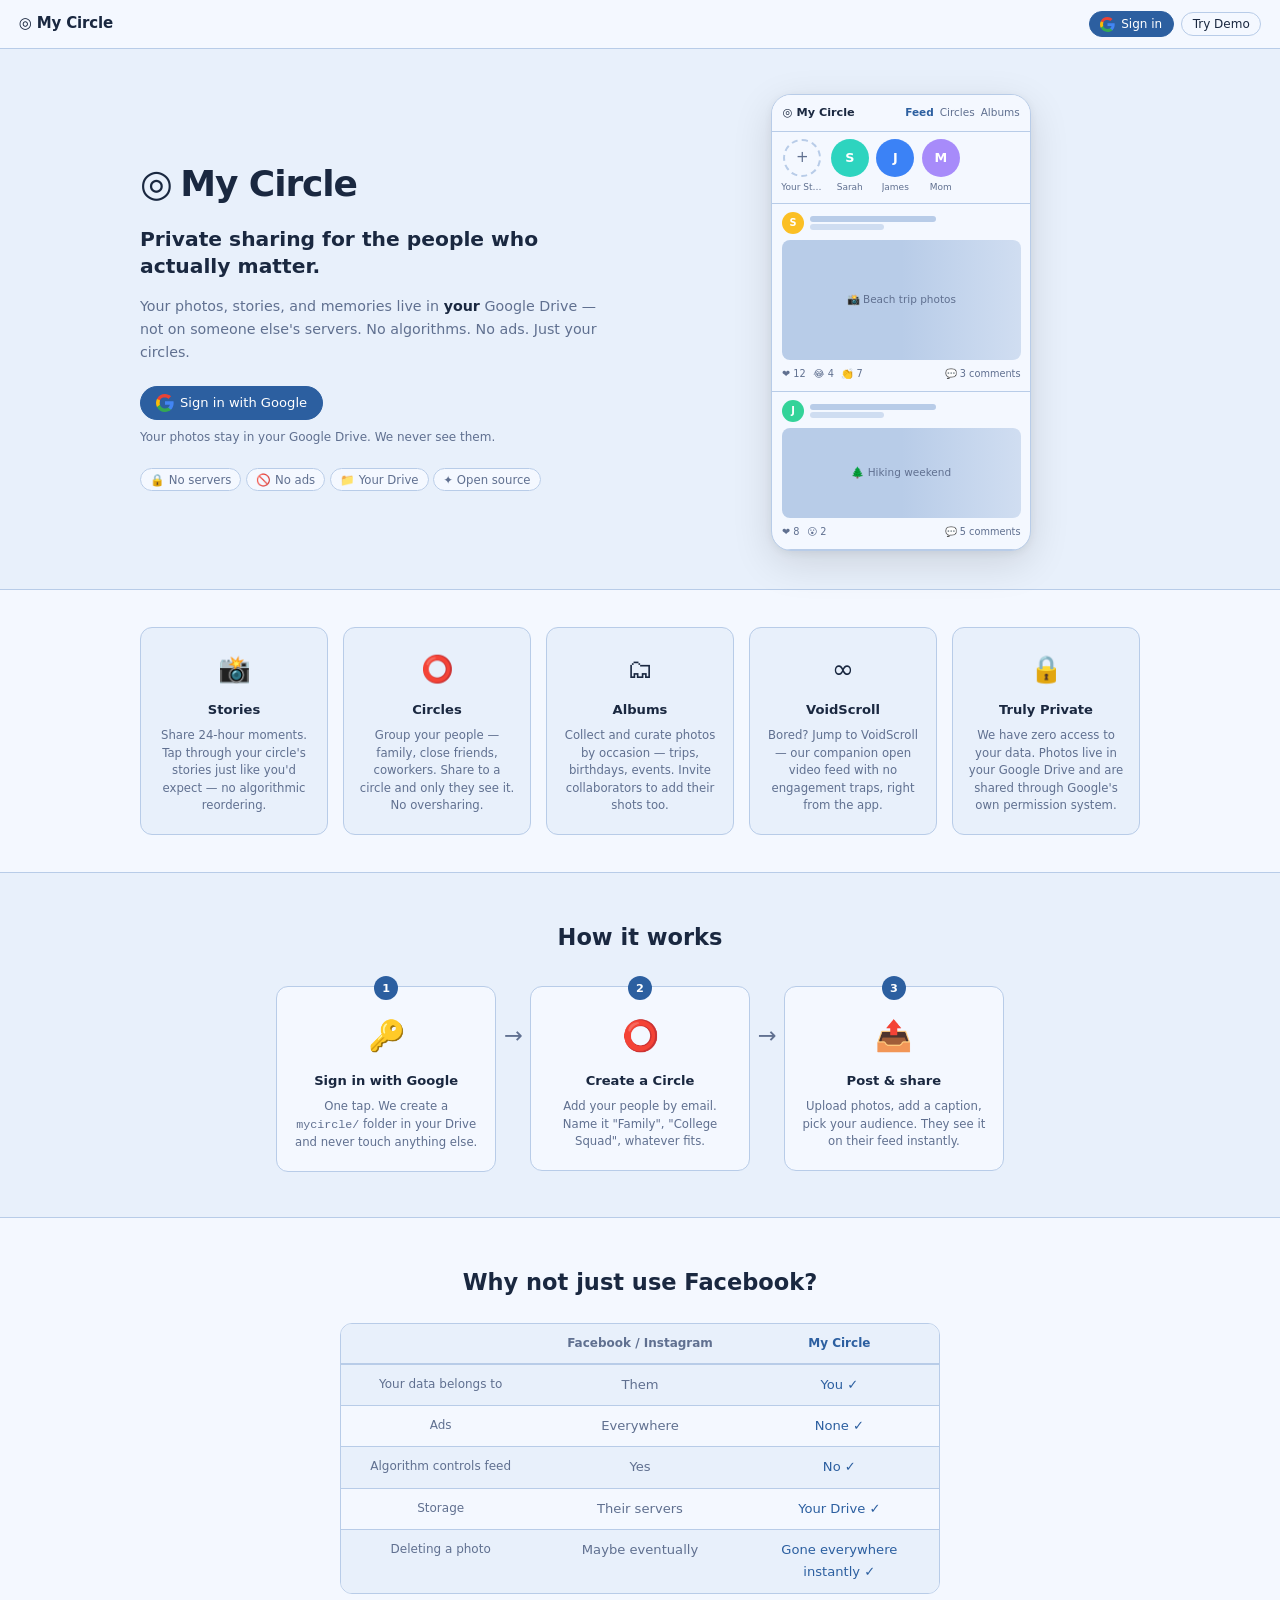
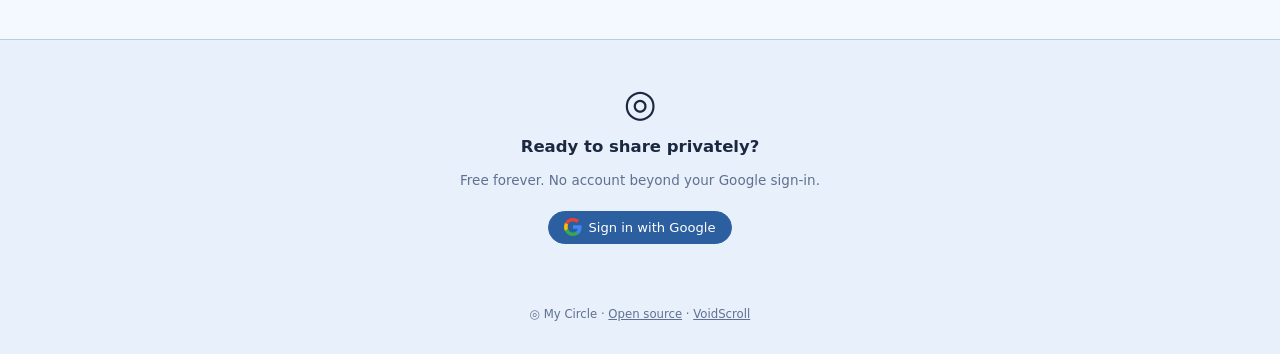
==== commit 41c658b5: "Add 15 new color themes, glass visual theme, and welcome tutorial Color themes (15 new): Ocean, Lave" ====
--- a/index.html
+++ b/index.html
@@ -37,7 +37,7 @@
   <meta http-equiv="Permissions-Policy" content="camera=(), microphone=(), geolocation=()" />
   <script>
     // Apply cached theme immediately to prevent flash of wrong theme
-    try{var _v=['minimal','brutalist','soft','editorial'],_c=['paper','midnight','forest','coral','slate'];
+    try{var _v=['minimal','brutalist','soft','editorial','glass'],_c=['paper','midnight','forest','coral','slate','ocean','lavender','ember','sand','rose','arctic','bronze','plum','neon','sage','charcoal','honey','dusk','mint','wine'];
     var t=localStorage.getItem('mc_theme'),c=localStorage.getItem('mc_color');
     if(t&&_v.indexOf(t)!==-1)document.documentElement.setAttribute('data-theme',t);
     if(c&&_c.indexOf(c)!==-1)document.documentElement.setAttribute('data-color',c);}catch(e){}
@@ -610,6 +610,7 @@
             <button class="theme-pill" data-vtheme="brutalist">Brutalist</button>
             <button class="theme-pill active" data-vtheme="soft">Soft</button>
             <button class="theme-pill" data-vtheme="editorial">Editorial</button>
+            <button class="theme-pill" data-vtheme="glass">Glass</button>
           </div>
         </div>
 
@@ -621,6 +622,21 @@
             <button class="color-dot"        data-ctheme="forest"   title="Forest"   style="--dot-bg:#1a2e1a;--dot-border:#4a7c59"></button>
             <button class="color-dot"        data-ctheme="coral"    title="Coral"    style="--dot-bg:#fff5f2;--dot-border:#e74c3c"></button>
             <button class="color-dot active" data-ctheme="slate"    title="Slate"    style="--dot-bg:#e8f0fb;--dot-border:#4a90d9"></button>
+            <button class="color-dot"        data-ctheme="ocean"    title="Ocean"    style="--dot-bg:#0a1628;--dot-border:#3b9eff"></button>
+            <button class="color-dot"        data-ctheme="lavender" title="Lavender" style="--dot-bg:#f3eef8;--dot-border:#7c4dbd"></button>
+            <button class="color-dot"        data-ctheme="ember"    title="Ember"    style="--dot-bg:#1a0e08;--dot-border:#e8652a"></button>
+            <button class="color-dot"        data-ctheme="sand"     title="Sand"     style="--dot-bg:#f5f0e6;--dot-border:#c8a850"></button>
+            <button class="color-dot"        data-ctheme="rose"     title="Rose"     style="--dot-bg:#fdf0f3;--dot-border:#d44060"></button>
+            <button class="color-dot"        data-ctheme="arctic"   title="Arctic"   style="--dot-bg:#eaf6f8;--dot-border:#1a9aaa"></button>
+            <button class="color-dot"        data-ctheme="bronze"   title="Bronze"   style="--dot-bg:#181210;--dot-border:#c89a50"></button>
+            <button class="color-dot"        data-ctheme="plum"     title="Plum"     style="--dot-bg:#1a0e20;--dot-border:#c06ee8"></button>
+            <button class="color-dot"        data-ctheme="neon"     title="Neon"     style="--dot-bg:#0a0a0f;--dot-border:#00e8a0"></button>
+            <button class="color-dot"        data-ctheme="sage"     title="Sage"     style="--dot-bg:#eef2ec;--dot-border:#4a8040"></button>
+            <button class="color-dot"        data-ctheme="charcoal" title="Charcoal" style="--dot-bg:#1e1e22;--dot-border:#a0a0a8"></button>
+            <button class="color-dot"        data-ctheme="honey"    title="Honey"    style="--dot-bg:#fdf8ee;--dot-border:#d4a020"></button>
+            <button class="color-dot"        data-ctheme="dusk"     title="Dusk"     style="--dot-bg:#181620;--dot-border:#8070d0"></button>
+            <button class="color-dot"        data-ctheme="mint"     title="Mint"     style="--dot-bg:#eef8f4;--dot-border:#20a870"></button>
+            <button class="color-dot"        data-ctheme="wine"     title="Wine"     style="--dot-bg:#1e0e14;--dot-border:#c83060"></button>
           </div>
           <p id="color-theme-label" class="muted-text small">Paper</p>
         </div>
--- a/css/styles.css
+++ b/css/styles.css
@@ -1,8 +1,11 @@
 /* ============================================================
    My Circle — styles.css
    Theme system: [data-theme] × [data-color] on <html>
-   Visual themes: minimal | brutalist | soft | editorial
+   Visual themes: minimal | brutalist | soft | editorial | glass
    Color themes:  paper | midnight | forest | coral | slate
+                  ocean | lavender | ember | sand | rose
+                  arctic | bronze | plum | neon | sage
+                  charcoal | honey | dusk | mint | wine
    ============================================================ */
 
 /* ── Reset ── */
@@ -66,6 +69,156 @@
   --accent-fg:#ffffff;
 }
 
+[data-color="ocean"] {
+  --bg:       #0a1628;
+  --surface:  #0f1f3a;
+  --border:   #1e3a5f;
+  --text:     #c8ddf0;
+  --muted:    #6a8eb8;
+  --accent:   #3b9eff;
+  --accent-fg:#ffffff;
+}
+
+[data-color="lavender"] {
+  --bg:       #f3eef8;
+  --surface:  #faf7ff;
+  --border:   #d4c4e8;
+  --text:     #2a1f3d;
+  --muted:    #8070a0;
+  --accent:   #7c4dbd;
+  --accent-fg:#ffffff;
+}
+
+[data-color="ember"] {
+  --bg:       #1a0e08;
+  --surface:  #2a1810;
+  --border:   #4a2e1e;
+  --text:     #f0d0b8;
+  --muted:    #b07850;
+  --accent:   #e8652a;
+  --accent-fg:#ffffff;
+}
+
+[data-color="sand"] {
+  --bg:       #f5f0e6;
+  --surface:  #faf8f2;
+  --border:   #d8ceb8;
+  --text:     #3a3428;
+  --muted:    #908060;
+  --accent:   #a08040;
+  --accent-fg:#ffffff;
+}
+
+[data-color="rose"] {
+  --bg:       #fdf0f3;
+  --surface:  #fff7f9;
+  --border:   #f0c0cc;
+  --text:     #3a1520;
+  --muted:    #b06878;
+  --accent:   #d44060;
+  --accent-fg:#ffffff;
+}
+
+[data-color="arctic"] {
+  --bg:       #eaf6f8;
+  --surface:  #f2fbfc;
+  --border:   #b0dce4;
+  --text:     #14363e;
+  --muted:    #508890;
+  --accent:   #1a9aaa;
+  --accent-fg:#ffffff;
+}
+
+[data-color="bronze"] {
+  --bg:       #181210;
+  --surface:  #262018;
+  --border:   #4a3a28;
+  --text:     #e0d0b8;
+  --muted:    #a09070;
+  --accent:   #c89a50;
+  --accent-fg:#1a1410;
+}
+
+[data-color="plum"] {
+  --bg:       #1a0e20;
+  --surface:  #281830;
+  --border:   #4a2860;
+  --text:     #e0c8f0;
+  --muted:    #9870b8;
+  --accent:   #c06ee8;
+  --accent-fg:#ffffff;
+}
+
+[data-color="neon"] {
+  --bg:       #0a0a0f;
+  --surface:  #12121a;
+  --border:   #2a2a3a;
+  --text:     #e0e0f0;
+  --muted:    #7878a0;
+  --accent:   #00e8a0;
+  --accent-fg:#0a0a0f;
+}
+
+[data-color="sage"] {
+  --bg:       #eef2ec;
+  --surface:  #f6f8f4;
+  --border:   #c4d0be;
+  --text:     #1e2a1a;
+  --muted:    #6a8060;
+  --accent:   #4a8040;
+  --accent-fg:#ffffff;
+}
+
+[data-color="charcoal"] {
+  --bg:       #1e1e22;
+  --surface:  #2a2a30;
+  --border:   #404048;
+  --text:     #d0d0d4;
+  --muted:    #88888e;
+  --accent:   #a0a0a8;
+  --accent-fg:#1e1e22;
+}
+
+[data-color="honey"] {
+  --bg:       #fdf8ee;
+  --surface:  #fffcf5;
+  --border:   #e8d8b0;
+  --text:     #3a3018;
+  --muted:    #a09060;
+  --accent:   #d4a020;
+  --accent-fg:#ffffff;
+}
+
+[data-color="dusk"] {
+  --bg:       #181620;
+  --surface:  #201e2a;
+  --border:   #383450;
+  --text:     #d4d0e8;
+  --muted:    #8880a8;
+  --accent:   #8070d0;
+  --accent-fg:#ffffff;
+}
+
+[data-color="mint"] {
+  --bg:       #eef8f4;
+  --surface:  #f4fcf8;
+  --border:   #b0dcc8;
+  --text:     #142a22;
+  --muted:    #508868;
+  --accent:   #20a870;
+  --accent-fg:#ffffff;
+}
+
+[data-color="wine"] {
+  --bg:       #1e0e14;
+  --surface:  #2a1820;
+  --border:   #4a2838;
+  --text:     #f0c8d8;
+  --muted:    #a86880;
+  --accent:   #c83060;
+  --accent-fg:#ffffff;
+}
+
 /* ── Visual: minimal (default) ── */
 [data-theme="minimal"] {
   --font-body:    'Inter', system-ui, sans-serif;
@@ -129,6 +282,75 @@
 [data-theme="editorial"] .brand-name-sm,
 [data-theme="editorial"] .brand-name { font-family: var(--font-display); font-style: italic; }
 [data-theme="editorial"] .topbar { border-bottom: 3px double var(--border); }
+
+/* ── Visual: glass ── */
+[data-theme="glass"] {
+  --font-body:    'Inter', system-ui, sans-serif;
+  --font-display: 'Inter', system-ui, sans-serif;
+  --font-mono:    'JetBrains Mono', monospace;
+  --font-sz:      15px;
+  --line-h:       1.65;
+  --card-radius:  16px;
+  --topbar-h:     54px;
+  --bw:           1px;
+  --shadow:       0 4px 24px rgba(0,0,0,.08);
+  --glass-blur:   12px;
+  --glass-bg:     rgba(255,255,255,.45);
+  --glass-border: rgba(255,255,255,.25);
+}
+[data-theme="glass"] .card,
+[data-theme="glass"] .section-block {
+  background: var(--glass-bg);
+  backdrop-filter: blur(var(--glass-blur));
+  -webkit-backdrop-filter: blur(var(--glass-blur));
+  border: 1px solid var(--glass-border);
+  box-shadow: var(--shadow);
+}
+[data-theme="glass"] .topbar {
+  background: var(--glass-bg);
+  backdrop-filter: blur(var(--glass-blur));
+  -webkit-backdrop-filter: blur(var(--glass-blur));
+  border-bottom: 1px solid var(--glass-border);
+}
+[data-theme="glass"] .btn-primary {
+  border-radius: 20px;
+  backdrop-filter: blur(4px);
+}
+[data-theme="glass"] .btn-ghost {
+  border-radius: 20px;
+  background: var(--glass-bg);
+  backdrop-filter: blur(4px);
+}
+[data-theme="glass"] .input {
+  background: var(--glass-bg);
+  backdrop-filter: blur(4px);
+  border-color: var(--glass-border);
+}
+[data-theme="glass"] .modal-box {
+  background: var(--glass-bg);
+  backdrop-filter: blur(20px);
+  -webkit-backdrop-filter: blur(20px);
+  border: 1px solid var(--glass-border);
+}
+[data-theme="glass"] .bottomnav {
+  background: var(--glass-bg);
+  backdrop-filter: blur(var(--glass-blur));
+  -webkit-backdrop-filter: blur(var(--glass-blur));
+  border-top: 1px solid var(--glass-border);
+}
+/* Glass adapts to dark color themes */
+[data-theme="glass"][data-color="midnight"],
+[data-theme="glass"][data-color="ocean"],
+[data-theme="glass"][data-color="ember"],
+[data-theme="glass"][data-color="bronze"],
+[data-theme="glass"][data-color="plum"],
+[data-theme="glass"][data-color="neon"],
+[data-theme="glass"][data-color="charcoal"],
+[data-theme="glass"][data-color="dusk"],
+[data-theme="glass"][data-color="wine"] {
+  --glass-bg:     rgba(0,0,0,.35);
+  --glass-border: rgba(255,255,255,.1);
+}
 
 /* ── Base ── */
 html {
